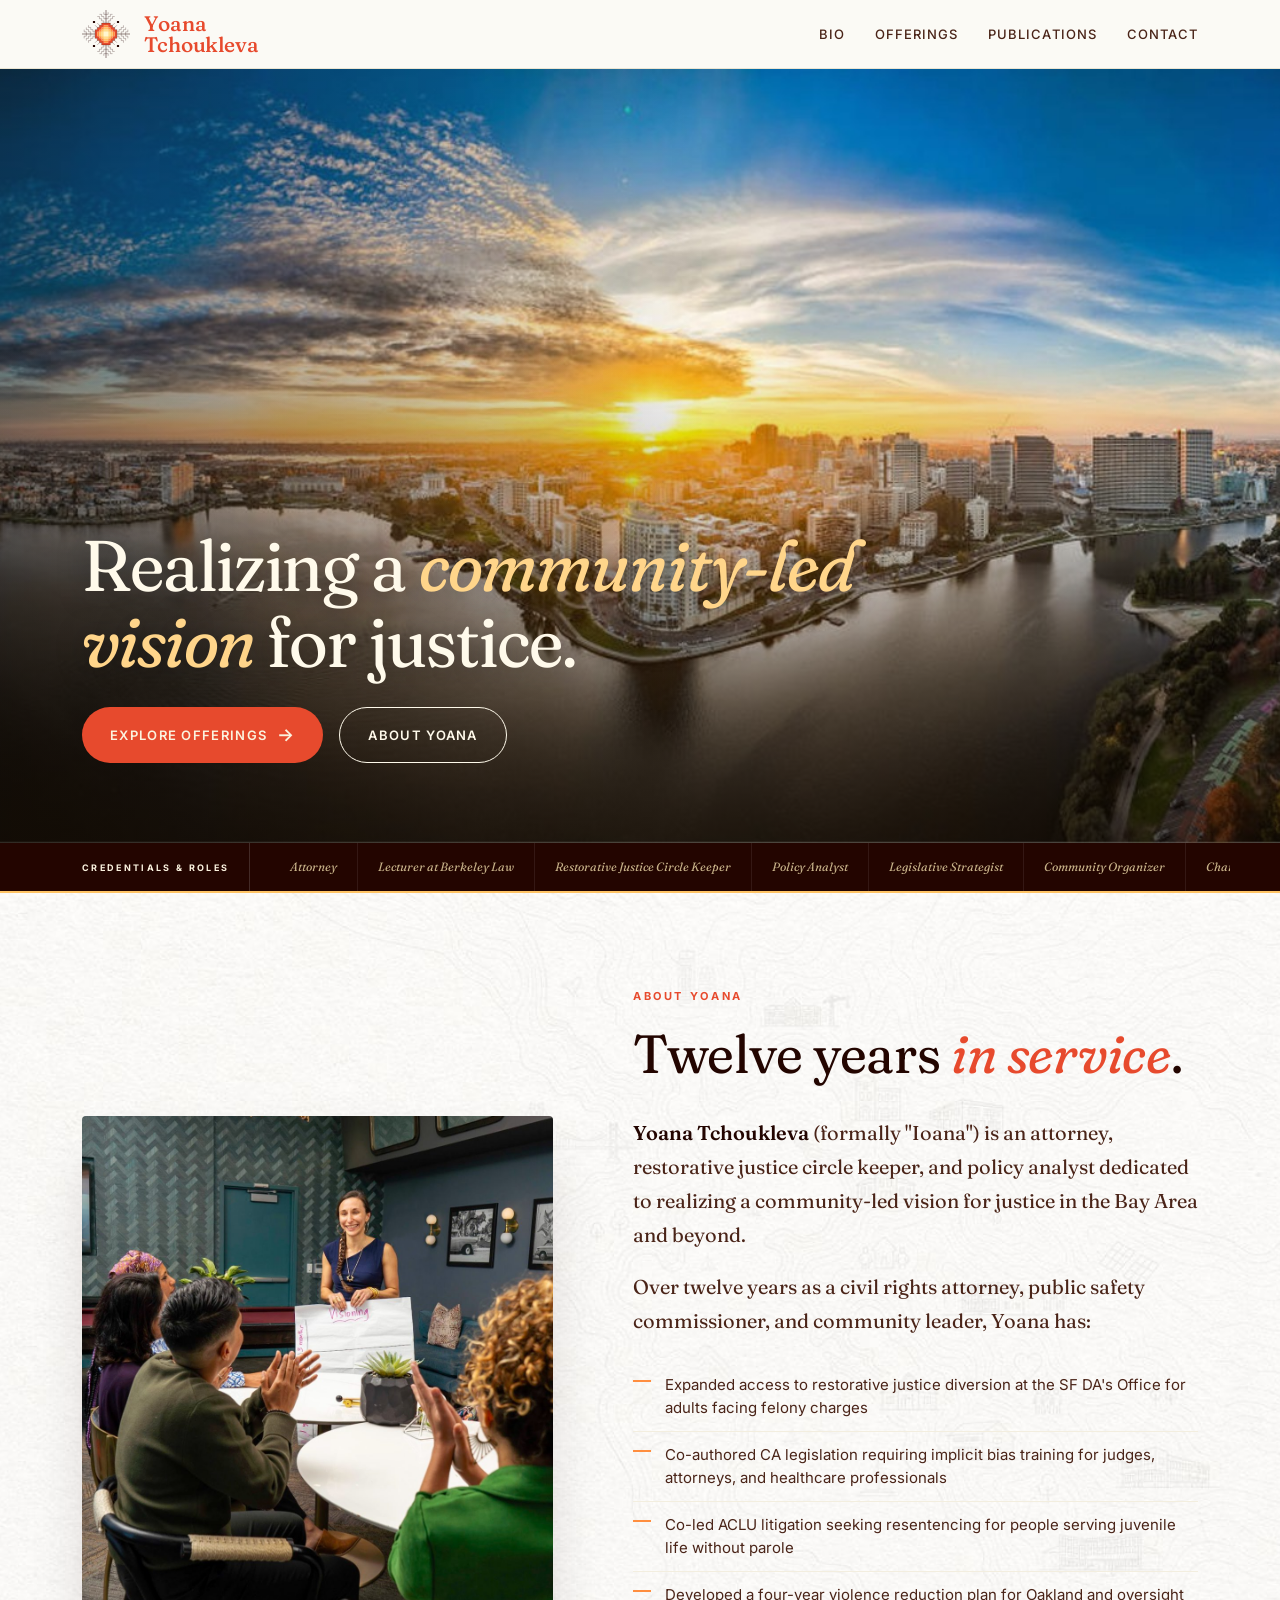
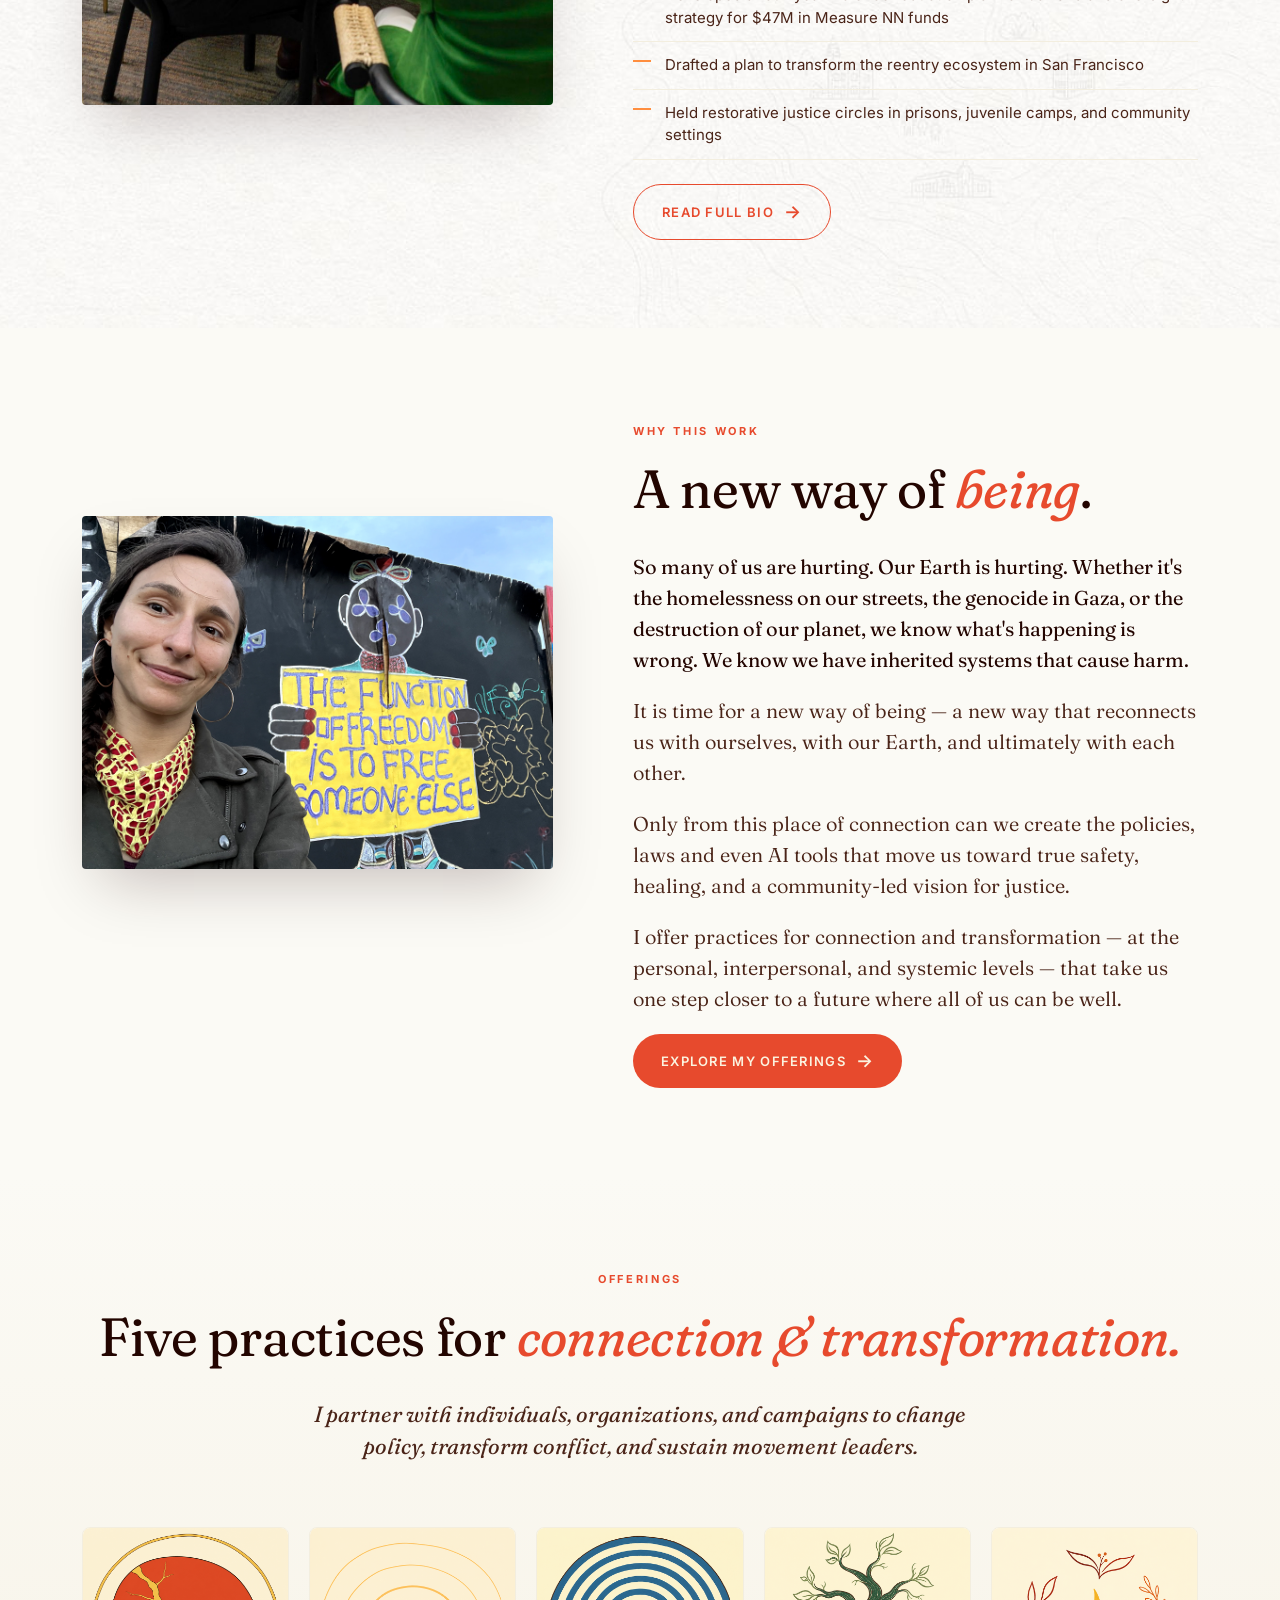
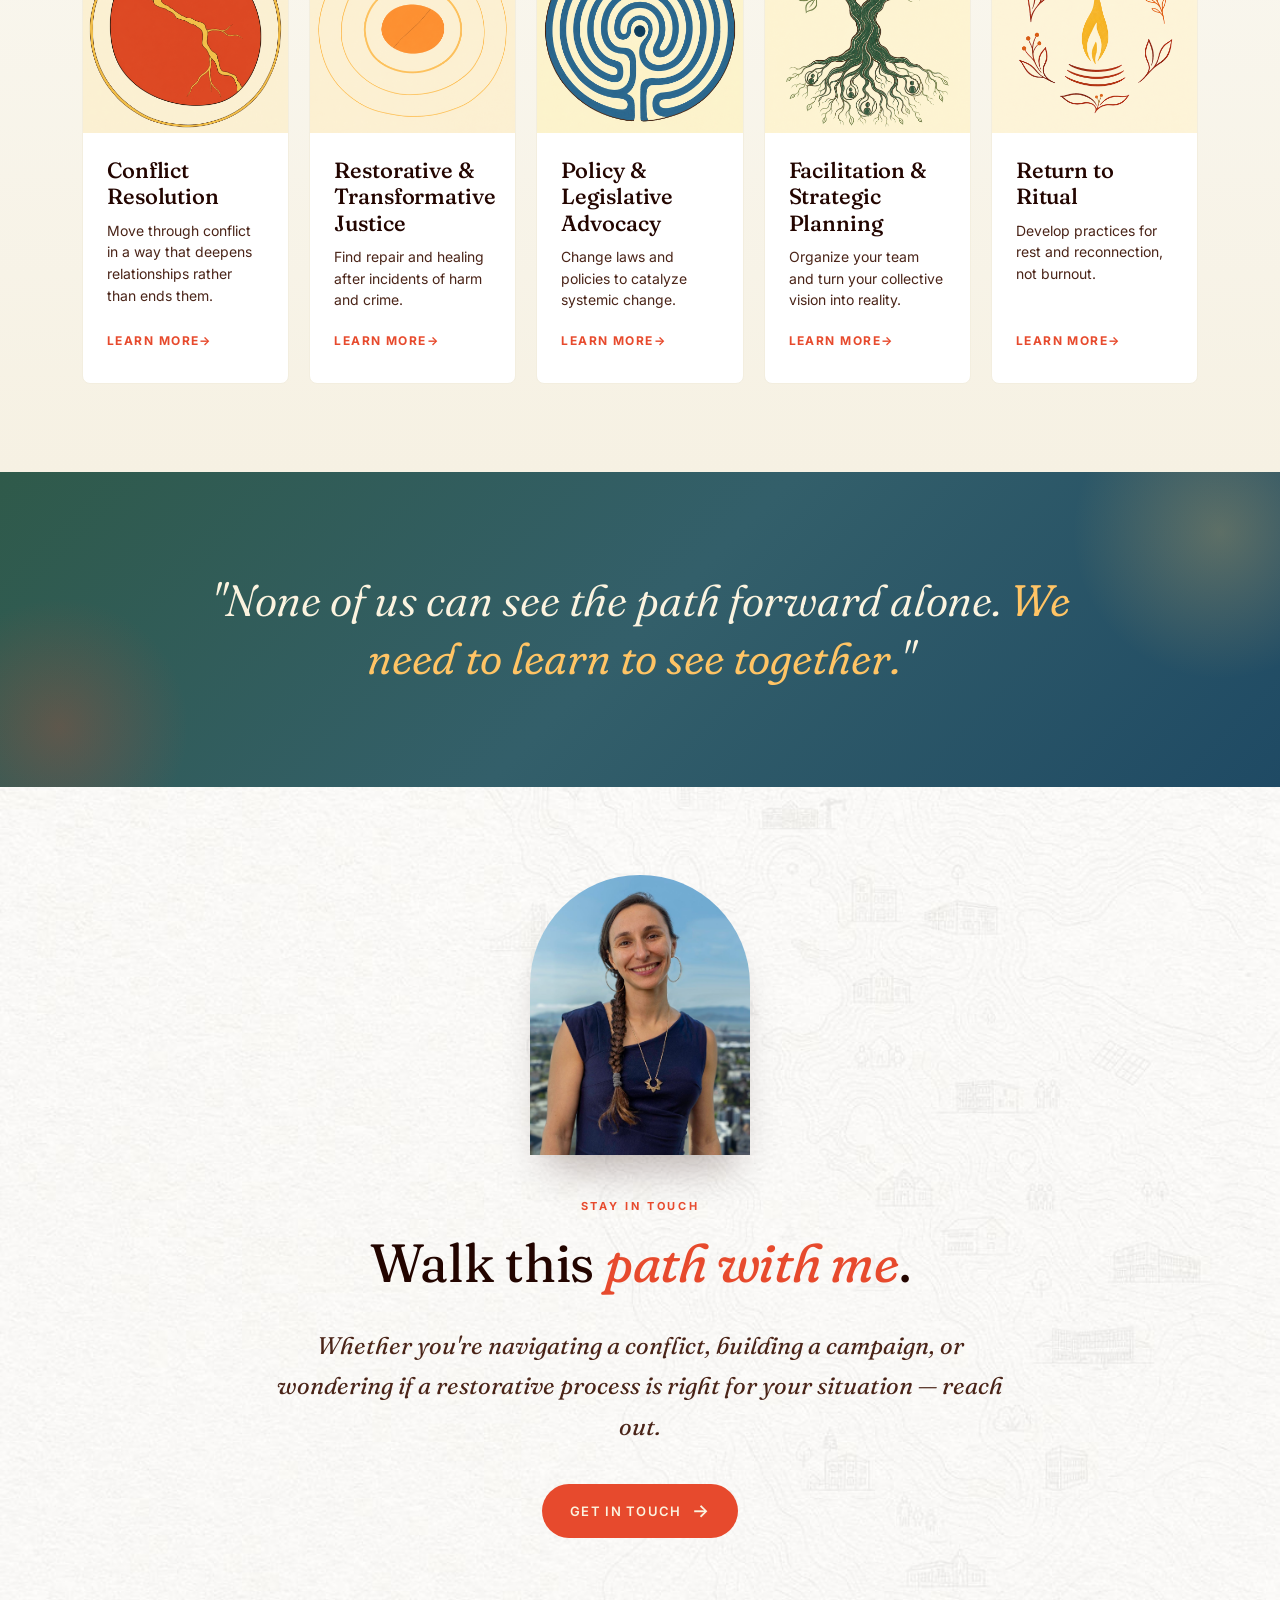
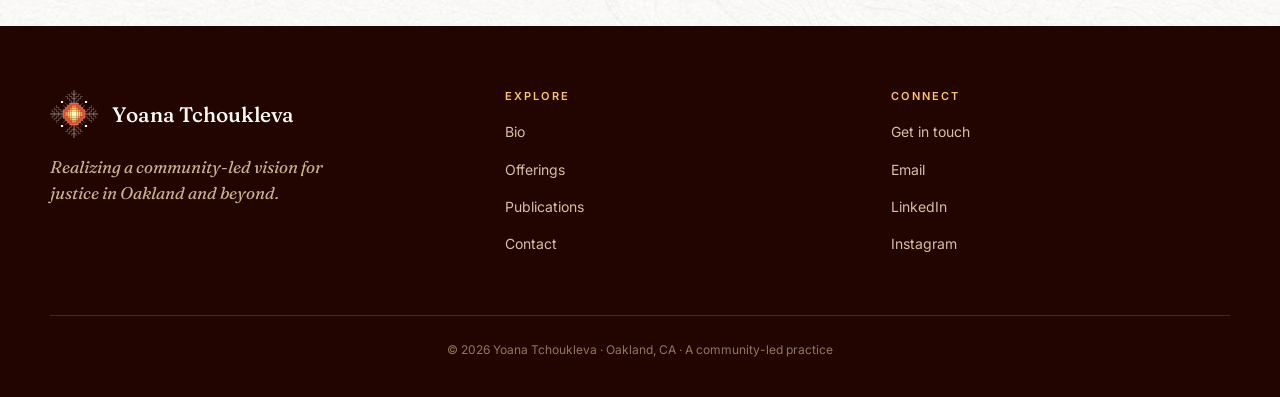
==== index.html @ 31d0d902 "Fix 'A new way of being' text size: remove overriding inline style (#23 follow-up) index.html had it" ====
<!DOCTYPE html>
<html lang="en">
<head>
<meta charset="UTF-8" />
<meta name="viewport" content="width=device-width, initial-scale=1.0" />
<title>Yoana Tchoukleva — Realizing a community-led vision for justice</title>
<link rel="preconnect" href="https://fonts.googleapis.com">
<link rel="preconnect" href="https://fonts.gstatic.com" crossorigin>
<link href="https://fonts.googleapis.com/css2?family=Fraunces:ital,opsz,wght,SOFT,WONK@0,9..144,300..700,0..100,0..1;1,9..144,300..700,0..100,0..1&family=Inter:wght@300;400;500;600;700&display=swap" rel="stylesheet">
<link rel="icon" type="image/svg+xml" href="logo-mark.svg">
<link rel="stylesheet" href="styles.css">
<style>
  /* ===== HOMEPAGE HERO — Oakland sunset over Lake Merritt ===== */
  .hero {
    position: relative;
    min-height: 86vh;
    display: flex; align-items: flex-end;
    overflow: hidden;
    background: #1a1208;
  }
  .hero-video-wrap {
    position: absolute; inset: 0;
    overflow: hidden;
    z-index: 0;
    background: url('assets/home-hero-image.jpg') center/cover no-repeat;
  }
  .hero-video-wrap iframe {
    position: absolute;
    top: 50%; left: 50%;
    transform: translate(-50%, -50%);
    width: 100vw;
    height: 56.25vw;
    min-height: 100%;
    min-width: 177.78vh;
    pointer-events: none;
    border: none;
    z-index: 1;
  }
  .hero-video-wrap::after {
    content: ""; position: absolute; inset: 0;
    background:
      linear-gradient(to top, rgba(20,12,4,0.7) 0%, rgba(20,12,4,0.2) 40%, transparent 65%),
      linear-gradient(to right, rgba(20,12,4,0.45) 0%, transparent 55%);
    pointer-events: none;
    z-index: 2;
  }

  .hero-content {
    position: relative; z-index: 2;
    padding: 0 32px 80px;
    max-width: 1180px; margin: 0 auto; width: 100%;
    color: #fffaeb;
  }

  .hero-eyebrow {
    font-size: 12px; letter-spacing: 0.22em; text-transform: uppercase;
    color: var(--sun); margin-bottom: 22px; font-weight: 700;
    display: inline-flex; align-items: center; gap: 12px;
  }
  .hero-eyebrow::before {
    content: ""; display: inline-block;
    width: 28px; height: 1px; background: var(--sun);
  }
  .hero h1 {
    font-family: 'Fraunces', serif;
    font-size: clamp(44px, 5.6vw, 78px);
    font-weight: 400;
    margin-bottom: 28px;
    color: #fffaeb;
    line-height: 1.05;
    letter-spacing: -0.015em;
    max-width: 920px;
    text-shadow: 0 2px 30px rgba(0,0,0,0.4);
  }
  .hero h1 em {
    font-style: italic;
    color: #ffd58a;
    font-variation-settings: "SOFT" 100, "WONK" 1;
  }
  .hero-roles {
    font-size: 14px;
    color: #f4e6cf;
    letter-spacing: 0.04em;
    margin-bottom: 32px;
    line-height: 1.7;
  }
  .hero-roles span {
    color: var(--sun);
    margin: 0 8px;
    font-weight: 600;
    opacity: 0.7;
  }
  .hero-quote {
    font-family: 'Fraunces', serif;
    font-style: italic;
    font-size: clamp(18px, 1.5vw, 21px);
    line-height: 1.45;
    color: #fffaeb;
    border-left: 3px solid var(--sun);
    padding-left: 20px;
    margin-bottom: 36px;
    max-width: 540px;
    text-shadow: 0 1px 20px rgba(0,0,0,0.3);
  }
  .hero-cta { display: flex; gap: 16px; flex-wrap: wrap; }
  .hero-cta .btn-outline {
    color: #fffaeb;
    border-color: #fffaeb;
  }
  .hero-cta .btn-outline:hover {
    background: #fffaeb;
    color: var(--ink);
  }

  /* ===== WHY ===== */
  .why { background: var(--bg); position: relative; overflow: hidden; }
  .why-grid {
    display: grid; grid-template-columns: 1fr 1.2fr; gap: 80px; align-items: start;
    position: relative; z-index: 1;
  }
  @media (max-width: 860px) {
    .why-grid { grid-template-columns: 1fr; gap: 32px; }
  }
  .why-photo {
    aspect-ratio: 4/3;
    background: url('assets/function-of-freedom.jpg') center/cover no-repeat;
    border-radius: 4px;
    box-shadow: 0 30px 60px -20px rgba(35,5,0,0.25);
    position: sticky; top: 100px;
  }
  @media (max-width: 860px) {
    .why-photo { position: static; }
  }
  .why p {
    font-family: 'Fraunces', serif;
    font-size: 20px; line-height: 1.55; color: var(--ink-soft);
    margin-bottom: 20px;
    font-weight: 350;
  }
  .why p:first-of-type {
    font-size: 20px; color: var(--ink); font-weight: 400;
  }

  /* ===== BIO ===== */
  .bio { background: url('assets/texture.jpg') center/cover, var(--bg-warm); }
  .bio-grid {
    display: grid; grid-template-columns: 1fr 1.2fr; gap: 80px; align-items: center;
  }
  @media (max-width: 860px) {
    .bio-grid { grid-template-columns: 1fr; gap: 48px; }
  }
  .bio-portrait {
    aspect-ratio: 4/5;
    border-radius: 4px;
    background: url('assets/yoana-facilitating-visioning.jpg') center/cover no-repeat;
    box-shadow: 0 30px 60px -20px rgba(35,5,0,0.25);
    position: relative;
    overflow: hidden;
  }
  .bio-text p { margin-bottom: 18px; color: var(--ink-soft); font-family: 'Fraunces', serif; font-size: 20px; }
  .bio-text p strong { color: var(--ink); font-weight: 600; }
  .identity-line {
    margin: 0 0 24px;
    font-family: 'Fraunces', serif;
    font-size: 16px;
    line-height: 1.6;
    color: var(--green-deep);
    border-left: 3px solid var(--sun);
    padding-left: 18px;
  }
  .credentials {
    display: flex; gap: 12px; flex-wrap: wrap;
    margin: 24px 0;
  }
  .credentials .pill {
    background: var(--bg-warm); color: var(--green-deep);
    border: 1px solid var(--green); border-radius: 999px;
    padding: 6px 14px; font-size: 12px; font-weight: 600;
    letter-spacing: 0.05em; text-transform: uppercase;
  }
  .bio-list { list-style: none; margin: 24px 0; padding: 0; }
  .bio-list li {
    padding: 12px 0 12px 32px;
    border-bottom: 1px solid var(--line-soft);
    position: relative;
    color: var(--ink-soft);
    font-size: 15px;
    line-height: 1.5;
  }
  .bio-list li::before {
    content: ""; position: absolute; left: 0; top: 18px;
    width: 18px; height: 2px; background: var(--sun-deep);
  }

  /* ===== OFFERINGS — condensed homepage cards ===== */
  .offerings { background: linear-gradient(180deg, var(--bg) 0%, var(--bg-warm) 100%); }
  .offerings-header { text-align: center; margin-bottom: 64px; }
  .offerings-header p {
    max-width: 700px; margin: 0 auto;
    font-family: 'Fraunces', serif;
    font-size: 22px; font-style: italic; color: var(--ink-soft);
    line-height: 1.45;
  }
  .offerings-grid {
    display: grid;
    grid-template-columns: repeat(auto-fit, minmax(200px, 1fr));
    gap: 20px;
  }
  .offering {
    background: #ffffff;
    border: 1px solid var(--line-soft);
    border-radius: 8px;
    padding: 0 24px 32px;
    overflow: hidden;
    transition: transform .25s, box-shadow .25s, border-color .25s;
    text-align: left;
    cursor: pointer;
    text-decoration: none !important;
    display: flex; flex-direction: column;
    color: var(--ink) !important;
  }
  .offering:hover {
    transform: translateY(-6px);
    box-shadow: 0 20px 40px -15px rgba(60,40,20,0.2);
    border-color: var(--red);
    color: var(--ink) !important;
  }
  .offering-icon {
    width: calc(100% + 48px);
    aspect-ratio: 1 / 1;
    height: auto;
    margin: 0 -24px 24px;
    display: block;
    object-fit: cover;
  }

  .offering h3 {
    font-family: 'Fraunces', serif;
    font-size: 22px;
    font-weight: 500;
    margin-bottom: 10px;
    color: var(--ink);
    line-height: 1.2;
  }
  .offering p {
    font-size: 14px; color: var(--ink-soft); line-height: 1.55;
    margin-bottom: 20px;
    flex-grow: 1;
  }
  .offering-cta {
    font-size: 12px; letter-spacing: 0.12em; text-transform: uppercase;
    color: var(--red); font-weight: 700;
    margin-top: auto;
  }
  .offering-cta::after { content: " →"; transition: transform .2s; display: inline-block; }
  .offering:hover .offering-cta::after { transform: translateX(4px); }

  /* ===== QUOTE BANNER (green→blue, "alive") ===== */
  .quote-banner {
    background: linear-gradient(135deg, var(--green-deep) 0%, #335f6a 50%, var(--bay-deep) 100%);
    color: #fbf3df;
    padding: 100px 32px;
    text-align: center;
    position: relative;
    overflow: hidden;
  }
  .quote-banner::before {
    content: ""; position: absolute;
    top: -100px; right: -100px; width: 320px; height: 320px;
    border-radius: 50%;
    background: radial-gradient(circle, rgba(255, 196, 101, 0.25) 0%, transparent 65%);
  }
  .quote-banner::after {
    content: ""; position: absolute;
    bottom: -80px; left: -80px; width: 280px; height: 280px;
    border-radius: 50%;
    background: radial-gradient(circle, rgba(231, 74, 45, 0.25) 0%, transparent 65%);
  }
  .quote-banner p {
    font-family: 'Fraunces', serif;
    font-size: clamp(28px, 3.6vw, 44px);
    font-weight: 350;
    font-style: italic;
    line-height: 1.3;
    max-width: 920px; margin: 0 auto;
    position: relative; z-index: 1;
  }
  .quote-banner p em { color: var(--sun); font-style: italic; font-variation-settings: "SOFT" 100; }
  .quote-banner .quote-attr {
    display: block;
    font-family: 'Inter', sans-serif;
    font-style: normal;
    font-size: 13px;
    letter-spacing: 0.18em;
    text-transform: uppercase;
    color: var(--sun);
    margin-top: 32px;
    font-weight: 500;
  }

  /* ===== CONTACT (homepage teaser) ===== */
  .contact-teaser {
    background: url('assets/texture.jpg') center/cover, var(--bg-warm);
    text-align: center;
  }
  .path-portrait {
    width: 220px;
    height: 280px;
    background: url('assets/yoana-portrait-skyline.jpg') center 20%/cover no-repeat;
    border-radius: 110px 110px 0 0;
    margin: 0 auto 36px;
    box-shadow: 0 28px 44px -18px rgba(35,5,0,0.32);
  }
  .contact-teaser .narrow p {
    font-family: 'Fraunces', serif;
    font-size: 24px; color: var(--ink-soft);
    margin-bottom: 36px;
    font-style: italic;
  }
  .signup {
    background: #ffffff;
    border: 1px solid var(--line);
    border-radius: 8px;
    padding: 40px;
    margin-top: 48px;
    max-width: 640px; margin-left: auto; margin-right: auto;
    text-align: center;
  }
  .signup h3 {
    font-family: 'Fraunces', serif;
    font-size: 28px; margin-bottom: 12px;
  }
  .signup p {
    font-size: 15px; color: var(--ink-soft);
    margin-bottom: 24px !important;
    font-style: normal !important;
    font-family: 'Inter', sans-serif !important;
  }
  .signup-form {
    display: flex; gap: 8px; max-width: 440px; margin: 0 auto;
    flex-wrap: wrap;
  }
  .signup-form input {
    flex: 1; min-width: 200px;
    background: var(--bg);
    border: 1px solid var(--line);
    border-radius: 999px;
    padding: 14px 20px;
    font-family: 'Inter', sans-serif; font-size: 14px;
    color: var(--ink);
  }
  .signup-form input:focus { outline: none; border-color: var(--sun-deep); }

  /* ===== CREDENTIALS STRIP ===== */
  .credentials-strip {
    background: var(--ink);
    border-bottom: 2px solid var(--sun);
    overflow: hidden;
  }
  .credentials-strip-inner {
    display: flex;
    align-items: stretch;
    max-width: 1180px;
    margin: 0 auto;
    padding: 0 32px;
    overflow-x: auto;
    scrollbar-width: none;
  }
  .credentials-strip-inner::-webkit-scrollbar { display: none; }
  .cs-label {
    font-size: 9px; letter-spacing: 0.26em; text-transform: uppercase;
    color: #fbf3df; font-weight: 700;
    padding: 14px 20px 14px 0;
    margin-right: 20px;
    border-right: 1px solid rgba(255,255,255,0.15);
    flex-shrink: 0;
    display: flex; align-items: center;
    white-space: nowrap;
  }
  .credentials-strip-inner > span:not(.cs-label) {
    font-size: 12px;
    font-family: 'Fraunces', serif;
    font-style: italic;
    color: #c8b389;
    padding: 14px 20px;
    border-right: 1px solid rgba(255,255,255,0.08);
    white-space: nowrap;
    flex-shrink: 0;
    display: flex; align-items: center;
  }
  .credentials-strip-inner > span:not(.cs-label):last-child { border-right: none; }
</style>
</head>
<body>

<!-- =================== NAV =================== -->
<nav class="nav">
  <div class="nav-inner">
    <a href="index.html" class="logo logo-full">
      <span class="logo-mark"><img src="logo-mark.svg" alt="" /></span>
      <span class="logo-name"><span>Yoana</span><span>Tchoukleva</span></span>
    </a>
    <ul class="nav-tabs">
      <li><a href="bio.html">Bio</a></li>
      <li><a href="offerings.html">Offerings</a></li>
      <li><a href="publications.html">Publications</a></li>
      <li><a href="contact.html">Contact</a></li>
    </ul>
  </div>
</nav>

<!-- =================== HERO =================== -->
<header class="hero">
  <div class="hero-video-wrap" aria-hidden="true"></div>
  <div class="hero-content">
    <h1>Realizing a <em>community-led vision</em> for justice.</h1>
    <div class="hero-cta">
      <a href="offerings.html" class="btn">Explore offerings <span class="btn-arrow">→</span></a>
      <a href="bio.html" class="btn btn-outline">About Yoana</a>
    </div>
  </div>
</header>

<!-- CREDENTIALS STRIP -->
<div class="credentials-strip">
  <div class="credentials-strip-inner">
    <span class="cs-label">Credentials &amp; Roles</span>
    <span>Attorney</span>
    <span>Lecturer at Berkeley Law</span>
    <span>Restorative Justice Circle Keeper</span>
    <span>Policy Analyst</span>
    <span>Legislative Strategist</span>
    <span>Community Organizer</span>
    <span>Change Maker</span>
    <span>Bridge Builder</span>
    <span>Mother</span>
    <span>J.D., Berkeley Law</span>
    <span>California Bar</span>
    <span>Commissioner, Oakland Public Safety Commission (OPSPOC)</span>
    <span>CA Democratic Party Delegate</span>
    <span>Bay Area Vice Chair · CA Dem Progressive Caucus</span>
    <span>Co-Chair · CA Democrats for Justice in Palestine</span>
  </div>
</div>

<!-- =================== BIO (SHORT) =================== -->
<section class="bio" id="bio">
  <div class="container">
    <div class="bio-grid">
      <div class="bio-portrait" aria-label="Photo of Yoana Tchoukleva facilitating"></div>
      <div class="bio-text">
        <div class="section-eyebrow">About Yoana</div>
        <h2 class="section-title">Twelve years <em>in service</em>.</h2>
        <p><strong>Yoana Tchoukleva</strong> (formally "Ioana") is an attorney, restorative justice circle keeper, and policy analyst dedicated to realizing a community-led vision for justice in the Bay Area and beyond.</p>
        <p>Over twelve years as a civil rights attorney, public safety commissioner, and community leader, Yoana has:</p>
        <ul class="bio-list">
          <li>Expanded access to restorative justice diversion at the SF DA's Office for adults facing felony charges</li>
          <li>Co-authored CA legislation requiring implicit bias training for judges, attorneys, and healthcare professionals</li>
          <li>Co-led ACLU litigation seeking resentencing for people serving juvenile life without parole</li>
          <li>Developed a four-year violence reduction plan for Oakland and oversight strategy for $47M in Measure NN funds</li>
          <li>Drafted a plan to transform the reentry ecosystem in San Francisco</li>
          <li>Held restorative justice circles in prisons, juvenile camps, and community settings</li>
        </ul>
        <a href="bio.html" class="btn btn-outline">Read full bio <span class="btn-arrow">→</span></a>
      </div>
    </div>
  </div>
</section>

<!-- =================== WHY THIS WORK =================== -->
<section class="why" id="why">
  <div class="container">
    <div class="why-grid">
      <div class="why-photo" aria-hidden="true"></div>
      <div>
        <div class="section-eyebrow">Why this work</div>
        <h2 class="section-title">A new way of <em>being</em>.</h2>
        <p>So many of us are hurting. Our Earth is hurting. Whether it's the homelessness on our streets, the genocide in Gaza, or the destruction of our planet, we know what's happening is wrong. We know we have inherited systems that cause harm.</p>
        <p>It is time for a new way of being — a new way that reconnects us with ourselves, with our Earth, and ultimately with each other.</p>
        <p>Only from this place of connection can we create the policies, laws and even AI tools that move us toward true safety, healing, and a community-led vision for justice.</p>
        <p>I offer practices for connection and transformation — at the personal, interpersonal, and systemic levels — that take us one step closer to a future where all of us can be well.</p>
        <a href="offerings.html" class="btn">Explore my offerings <span class="btn-arrow">→</span></a>
      </div>
    </div>
  </div>
</section>

<!-- =================== OFFERINGS (CONDENSED) =================== -->
<section class="offerings" id="offerings">
  <div class="container">
    <div class="offerings-header">
      <div class="section-eyebrow">Offerings</div>
      <h2 class="section-title">Five practices for <em>connection &amp; transformation.</em></h2>
      <p>I partner with individuals, organizations, and campaigns to change policy, transform conflict, and sustain movement leaders.</p>
    </div>

    <div class="offerings-grid">

      <a class="offering" href="offerings.html#conflict">
        <img class="offering-icon" src="assets/icons/01-conflict-resolution.png" alt="" />
        <h3>Conflict Resolution</h3>
        <p>Move through conflict in a way that deepens relationships rather than ends them.</p>
        <span class="offering-cta">Learn more</span>
      </a>

      <a class="offering" href="offerings.html#rj">
        <img class="offering-icon" src="assets/icons/02-restorative-justice.png" alt="" />
        <h3>Restorative &amp; Transformative Justice</h3>
        <p>Find repair and healing after incidents of harm and crime.</p>
        <span class="offering-cta">Learn more</span>
      </a>

      <a class="offering" href="offerings.html#policy">
        <img class="offering-icon" src="assets/icons/04-political-campaigning.png" alt="" />
        <h3>Policy &amp; Legislative Advocacy</h3>
        <p>Change laws and policies to catalyze systemic change.</p>
        <span class="offering-cta">Learn more</span>
      </a>

      <a class="offering" href="offerings.html#campaigns">
        <img class="offering-icon" src="assets/icons/03-policy-advocacy.png" alt="" />
        <h3>Facilitation &amp; Strategic Planning</h3>
        <p>Organize your team and turn your collective vision into reality.</p>
        <span class="offering-cta">Learn more</span>
      </a>

      <a class="offering" href="offerings.html#ritual">
        <img class="offering-icon" src="assets/icons/05-return-to-ritual.png" alt="" />
        <h3>Return to Ritual</h3>
        <p>Develop practices for rest and reconnection, not burnout.</p>
        <span class="offering-cta">Learn more</span>
      </a>

    </div>
  </div>
</section>

<!-- =================== QUOTE BANNER =================== -->
<section class="quote-banner">
  <p>"None of us can see the path forward alone. <em>We need to learn to see together.</em>"</p>
</section>

<!-- =================== CONTACT TEASER + NEWSLETTER =================== -->
<section class="contact-teaser" id="contact">
  <div class="container">
    <div class="narrow">
      <div class="path-portrait" aria-hidden="true"></div>
      <div class="section-eyebrow">Stay in touch</div>
      <h2 class="section-title">Walk this <em>path with me</em>.</h2>
      <p>Whether you're navigating a conflict, building a campaign, or wondering if a restorative process is right for your situation — reach out.</p>
      <a href="contact.html" class="btn">Get in touch <span class="btn-arrow">→</span></a>

    </div>
  </div>
</section>

<!-- =================== FOOTER =================== -->
<footer>
  <div class="footer-inner">
    <div>
      <a href="index.html" class="logo">
        <span class="logo-mark"><img src="logo-mark-light.svg" alt="" /></span>
        <span class="logo-name">Yoana Tchoukleva</span>
      </a>
      <p class="footer-blurb">Realizing a community-led vision for justice in Oakland and beyond.</p>
    </div>
    <div class="footer-col">
      <h4>Explore</h4>
      <ul>
        <li><a href="bio.html">Bio</a></li>
        <li><a href="offerings.html">Offerings</a></li>
        <li><a href="publications.html">Publications</a></li>
        <li><a href="contact.html">Contact</a></li>
      </ul>
    </div>
    <div class="footer-col">
      <h4>Connect</h4>
      <ul>
        <li><a href="contact.html">Get in touch</a></li>
        <li><a href="mailto:Yoana.Tchoukleva@gmail.com">Email</a></li>
        <li><a href="https://www.linkedin.com/in/ioanatchoukleva/" target="_blank" rel="noopener">LinkedIn</a></li>
        <li><a href="https://www.instagram.com/yoana.tch/" target="_blank" rel="noopener">Instagram</a></li>
      </ul>
    </div>
  </div>
  <div class="copyright">
    © <span class="cr-year">2026</span> Yoana Tchoukleva · Oakland, CA · A community-led practice
  </div>
</footer>

<script>document.querySelectorAll('.cr-year').forEach(function(el){el.textContent=new Date().getFullYear();});</script>

</body>
</html>
---- styles.css ----
/* ============================================================
   Yoana Tchoukleva — shared stylesheet (v2)
   Brighter palette · Fraunces headlines · community circle motif
   ============================================================ */

:root {
  /* === Pulled directly from Yoana Logo SVG === */
  --logo-cream:  #fff6cf;  /* innermost */
  --logo-pale:   #ffde8c;
  --logo-amber:  #ffc465;
  --logo-orange: #ff8e3f;
  --logo-red:    #e74a2d;  /* primary brand red — wordmark + frame */
  --logo-ink:    #230500;  /* deep brown-black */

  /* === Surfaces (off-white primary, textured paper as warm accent) === */
  --bg:        #fbfaf5;     /* off-white page background */
  --bg-card:   #ffffff;     /* pure white for cards */
  --bg-warm:   #f6f1e3;     /* paper tone behind texture */
  --bg-deep:   #ffe7b3;     /* deeper warm for highlights */

  /* === Ink === */
  --ink:       #230500;     /* deep brown-black from logo */
  --ink-soft:  #4a2418;     /* softer brown */
  --ink-mute:  #7a4a35;     /* muted warm brown */

  /* === Brights (logo) === */
  --sun:       #ffc465;     /* amber */
  --sun-deep:  #ff8e3f;     /* orange */
  --red:       #e74a2d;     /* vermillion — primary action */
  --red-deep:  #b83518;     /* darker red for hover */
  --gold:      #f4c656;     /* deeper gold (was too pale) */

  /* === Living accents — green & blue (Bay & hills) === */
  --green:      #6b8e5c;    /* hill green */
  --green-deep: #2f5a4a;    /* forest green */
  --bay:        #3e7393;    /* bay blue */
  --bay-deep:   #1f4a64;    /* deep bay */

  /* === Lines === */
  --line:      #ebe5d2;
  --line-soft: #f3eedf;
  --line-warm: #f4cc7d;
}

* { box-sizing: border-box; margin: 0; padding: 0; }
html { scroll-behavior: smooth; }

body {
  font-family: 'Inter', sans-serif;
  color: var(--ink);
  background: var(--bg);
  line-height: 1.7;
  font-weight: 400;
  -webkit-font-smoothing: antialiased;
}

h1, h2, h3, h4, .serif {
  font-family: 'Fraunces', serif;
  font-weight: 400;
  font-variation-settings: "SOFT" 50, "WONK" 0;
  letter-spacing: -0.005em;
  line-height: 1.12;
  color: var(--ink);
}

a { color: var(--red); text-decoration: none; transition: color .2s; }
a:hover { color: var(--red-deep); }

.container { max-width: 1180px; margin: 0 auto; padding: 0 32px; }
.narrow { max-width: 760px; margin: 0 auto; }

/* Footer logo uses cream — override for dark footer bg */
footer .logo .logo-name { color: var(--bg) !important; }

/* ============================================================
   NAV
   ============================================================ */
.nav {
  position: sticky; top: 0; z-index: 50;
  background: rgba(251, 250, 245, 0.94);
  backdrop-filter: blur(10px);
  border-bottom: 1px solid var(--line);
}
.nav-inner {
  display: flex; align-items: center; justify-content: space-between;
  padding: 10px 32px;
  max-width: 1180px; margin: 0 auto;
  min-height: 68px;
}
.logo {
  display: flex; align-items: center; gap: 14px;
  font-family: 'Fraunces', 'EB Garamond', serif;
  font-size: 21px; font-weight: 500; letter-spacing: -0.005em;
  color: var(--red) !important;
  line-height: 1.05;
  text-decoration: none !important;
  font-variation-settings: "SOFT" 50, "WONK" 0;
}
.logo:hover { color: var(--red-deep) !important; }
.logo-mark {
  width: 48px; height: 48px;
  display: inline-flex; align-items: center; justify-content: center;
  flex-shrink: 0;
}
.logo-mark img { width: 100%; height: 100%; display: block; }
.logo-name { white-space: nowrap; }
.logo-full .logo-name {
  display: flex; flex-direction: column; line-height: 1.0;
}
@media (max-width: 760px) {
  .logo { font-size: 18px; gap: 10px; }
  .logo-mark { width: 40px; height: 40px; }
  .logo-full .logo-name { display: none; }
}
.nav-tabs { display: flex; gap: 30px; list-style: none; }
.nav-tabs a {
  color: var(--ink-soft); font-size: 13px; font-weight: 500;
  letter-spacing: 0.08em; text-transform: uppercase;
  padding: 6px 0; border-bottom: 2px solid transparent;
  transition: color .2s, border-color .2s;
}
.nav-tabs a:hover { color: var(--red); border-bottom-color: var(--sun); }
.nav-tabs a.active { color: var(--red); border-bottom-color: var(--red); }
@media (max-width: 760px) {
  .nav-inner { flex-wrap: wrap; row-gap: 10px; min-height: 0; padding: 12px 20px; }
  .nav-tabs { flex: 1 1 100%; justify-content: center; flex-wrap: wrap; gap: 10px 18px; }
  .nav-tabs a { font-size: 11px; }
  .logo .logo-name { display: none; }
}

/* ============================================================
   BUTTONS
   ============================================================ */
.btn {
  display: inline-flex; align-items: center; gap: 10px;
  padding: 16px 28px;
  background: var(--red); color: #fbf3df;
  border: none; border-radius: 999px;
  font-family: 'Inter', sans-serif;
  font-size: 13px; letter-spacing: 0.1em; font-weight: 600;
  text-transform: uppercase;
  cursor: pointer;
  transition: background .2s, transform .2s, box-shadow .2s;
  text-decoration: none !important;
}
.btn:hover {
  background: var(--red-deep); color: #fbf3df;
  transform: translateY(-1px);
  box-shadow: 0 12px 24px -10px rgba(231, 74, 45, 0.4);
}
.btn-arrow { font-size: 18px; line-height: 1; transition: transform .2s; }
.btn:hover .btn-arrow { transform: translateX(3px); }

.btn-outline {
  background: transparent; color: var(--red);
  border: 1.5px solid var(--red);
}
.btn-outline:hover { background: var(--red); color: #fbf3df; }

.btn-sun { background: var(--sun-deep); color: var(--ink); }
.btn-sun:hover { background: var(--sun); color: var(--ink); box-shadow: 0 12px 24px -10px rgba(255, 142, 63, 0.5); }

/* ============================================================
   SECTIONS
   ============================================================ */
section { padding: 88px 0; }
.section-eyebrow {
  font-size: 11px; letter-spacing: 0.24em; text-transform: uppercase;
  color: var(--red); font-weight: 700; margin-bottom: 18px;
  display: inline-block;
}
.section-title {
  font-family: 'Fraunces', serif;
  font-size: clamp(34px, 4.2vw, 56px);
  margin-bottom: 32px;
  font-weight: 400;
}
.section-title em {
  font-style: italic;
  color: var(--red);
  font-variation-settings: "SOFT" 100;
}

.why p {
  font-family: 'Fraunces', serif;
  font-size: 20px;
}

/* ============================================================
   PAGE HEADER (for non-home pages)
   ============================================================ */
.page-header {
  background:
    linear-gradient(180deg, rgba(251,250,245,0) 60%, rgba(251,250,245,1) 100%),
    url('assets/texture.jpg') center/cover no-repeat,
    var(--bg-warm);
  padding: 64px 0 56px;
  border-bottom: 1px solid var(--line-soft);
  position: relative;
  overflow: hidden;
}
.page-header::before {
  content: ""; position: absolute;
  top: -100px; right: -100px; width: 320px; height: 320px;
  border-radius: 50%;
  background: radial-gradient(circle, rgba(255, 196, 101, 0.35) 0%, transparent 65%);
  pointer-events: none;
}
.page-header::after {
  content: ""; position: absolute;
  bottom: -60px; left: -60px; width: 220px; height: 220px;
  border-radius: 50%;
  background: radial-gradient(circle, rgba(255, 142, 63, 0.25) 0%, transparent 65%);
  pointer-events: none;
}
.page-header .container { position: relative; z-index: 1; }
.page-header h1 {
  font-size: clamp(48px, 6vw, 84px);
  margin-bottom: 20px;
}
.page-header h1 em { font-style: italic; color: var(--red); font-variation-settings: "SOFT" 100; }
.page-header .lede {
  font-family: 'Fraunces', serif;
  font-size: clamp(20px, 1.8vw, 24px);
  font-style: italic;
  color: var(--ink-soft);
  max-width: 700px;
  line-height: 1.4;
}

/* ============================================================
   FOOTER
   ============================================================ */
footer {
  background: var(--ink);
  color: #d4c19f;
  padding: 64px 32px 36px;
  margin-top: 0;
}
.footer-inner {
  display: grid;
  grid-template-columns: 1.2fr 1fr 1fr;
  gap: 48px;
  max-width: 1180px; margin: 0 auto;
}
@media (max-width: 720px) {
  .footer-inner { grid-template-columns: 1fr; gap: 32px; }
}
footer .logo { color: #fbf3df !important; margin-bottom: 16px; }
footer .footer-blurb {
  font-family: 'Fraunces', serif;
  font-style: italic;
  font-size: 17px;
  color: #c8b389;
  line-height: 1.5;
  max-width: 320px;
}
.footer-col h4 {
  font-family: 'Inter', sans-serif;
  font-size: 11px; letter-spacing: 0.2em; text-transform: uppercase;
  color: var(--sun); font-weight: 600; margin-bottom: 16px;
}
.footer-col ul { list-style: none; }
.footer-col li { margin-bottom: 10px; }
.footer-col a {
  color: #d4c19f; font-size: 14px;
}
.footer-col a:hover { color: var(--sun); }
.copyright {
  text-align: center; margin-top: 48px;
  font-size: 12px; color: #8d795a;
  border-top: 1px solid #3a2f1f;
  padding-top: 24px;
  max-width: 1180px;
  margin-left: auto; margin-right: auto;
}
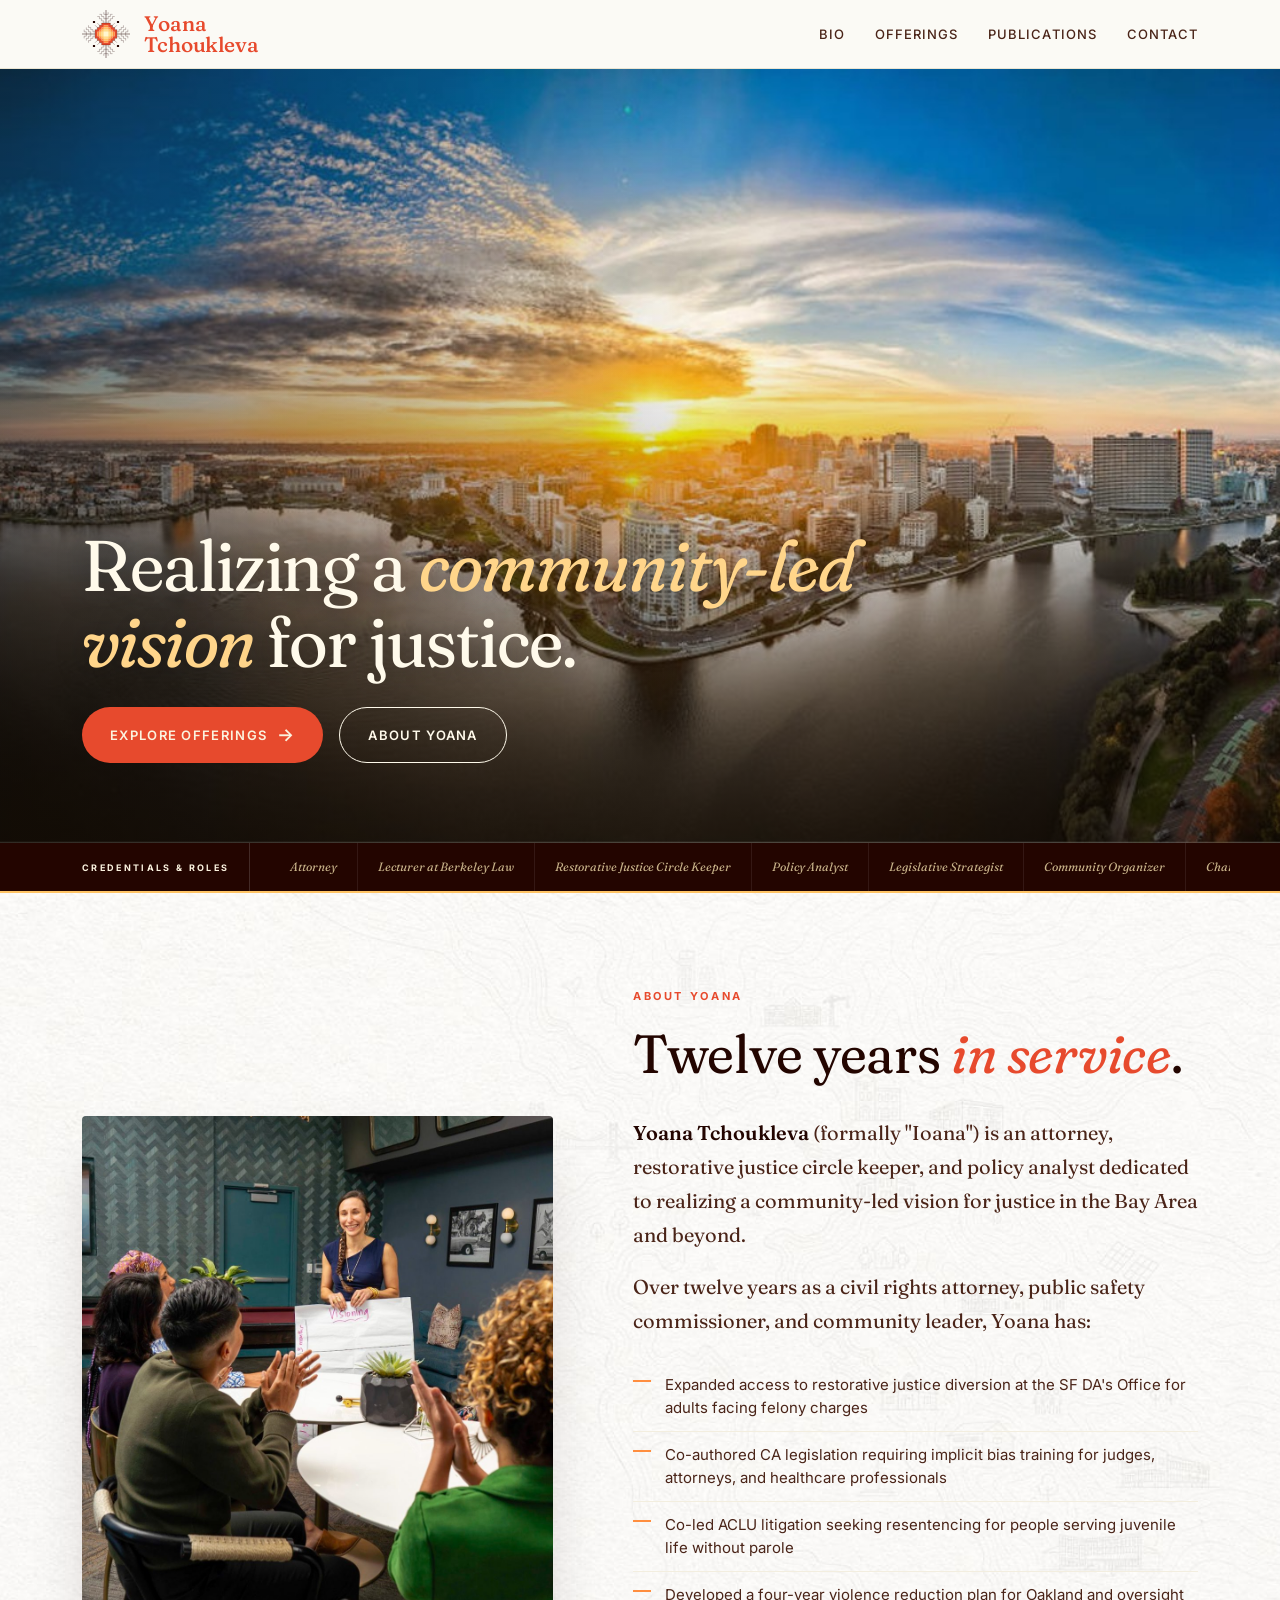
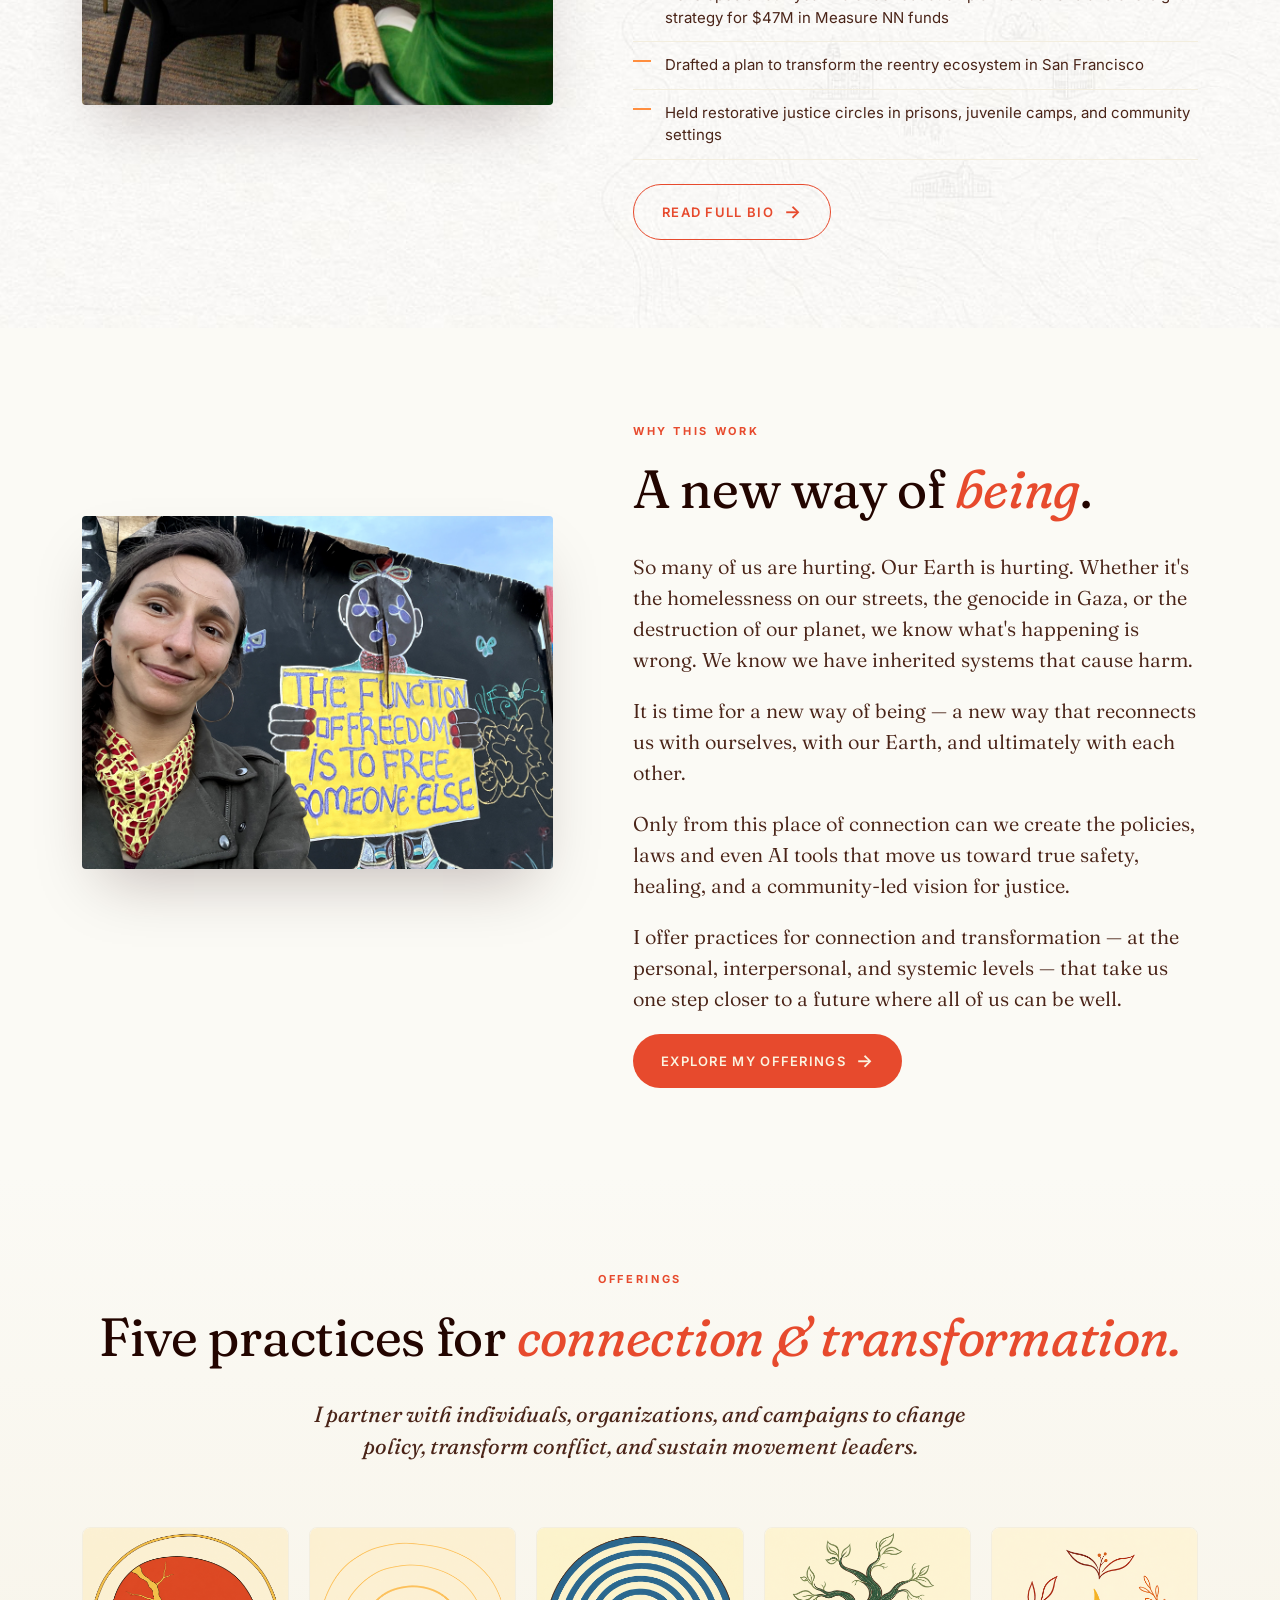
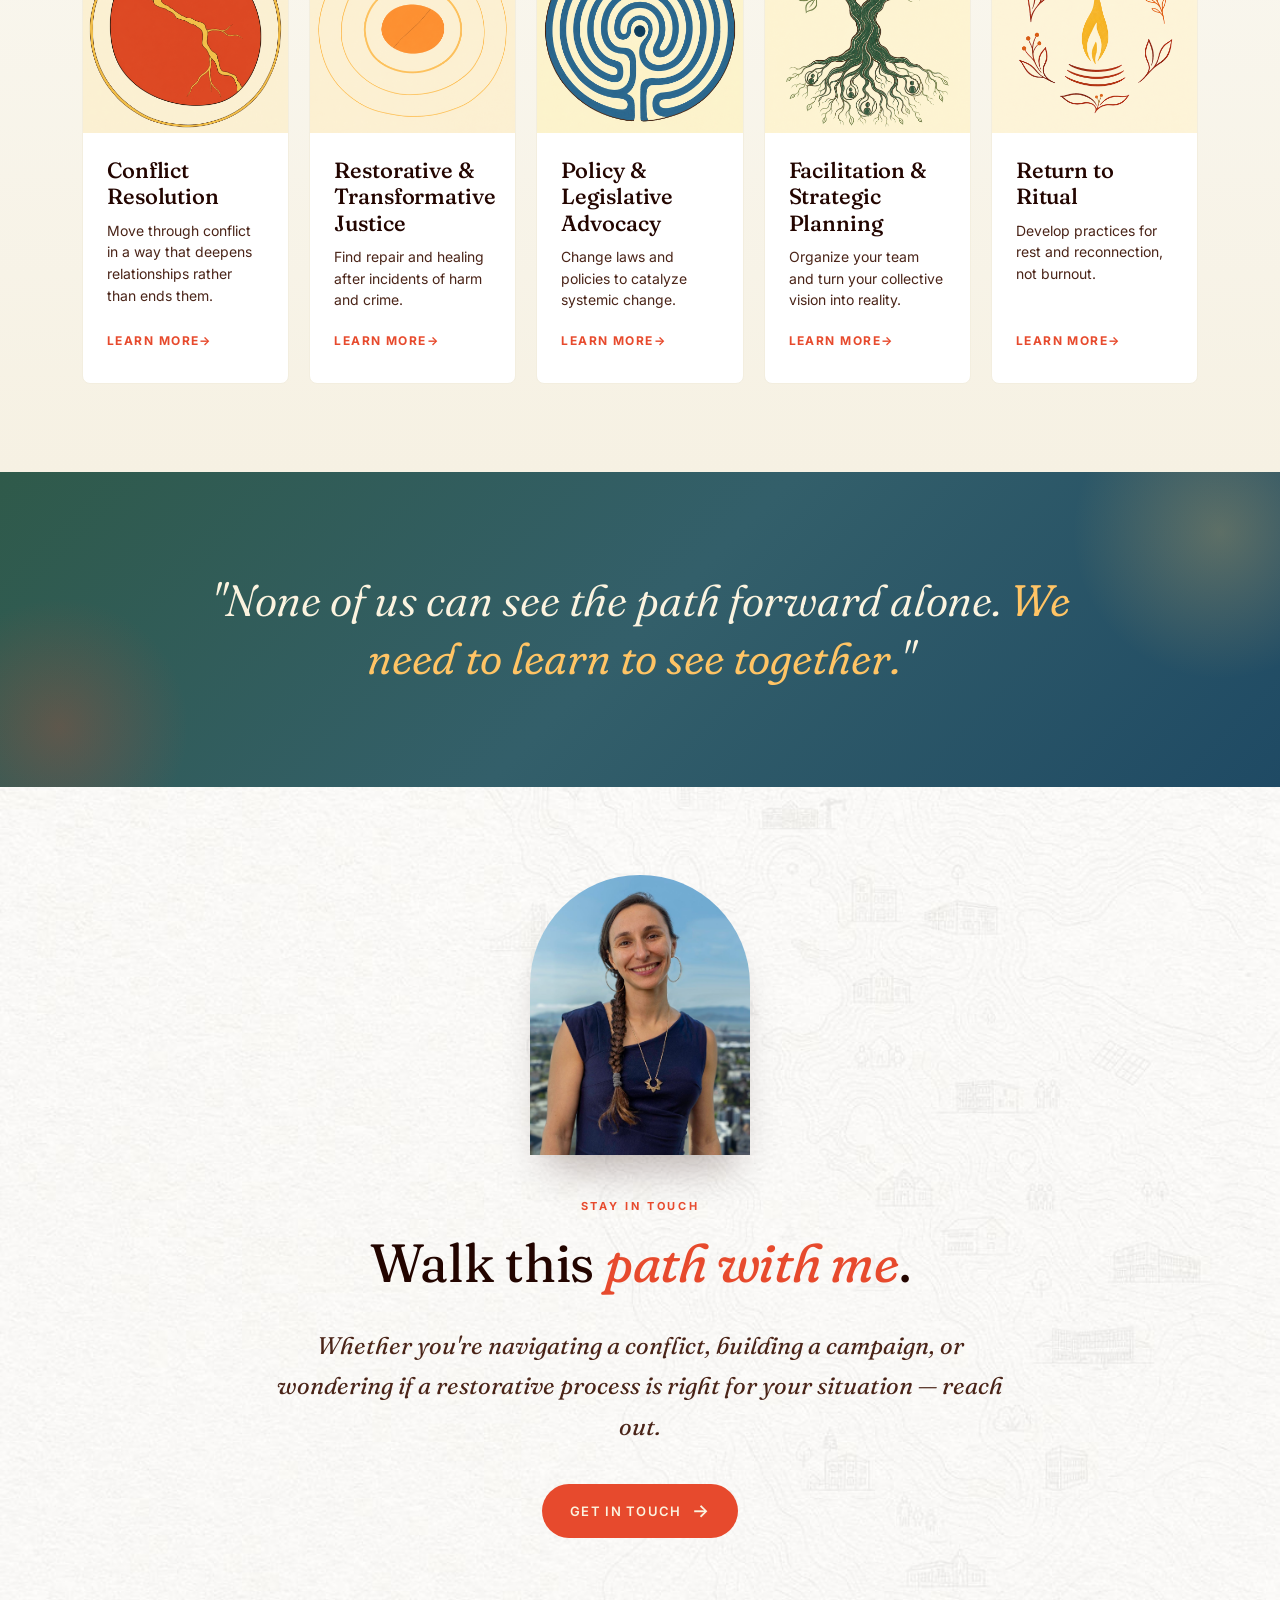
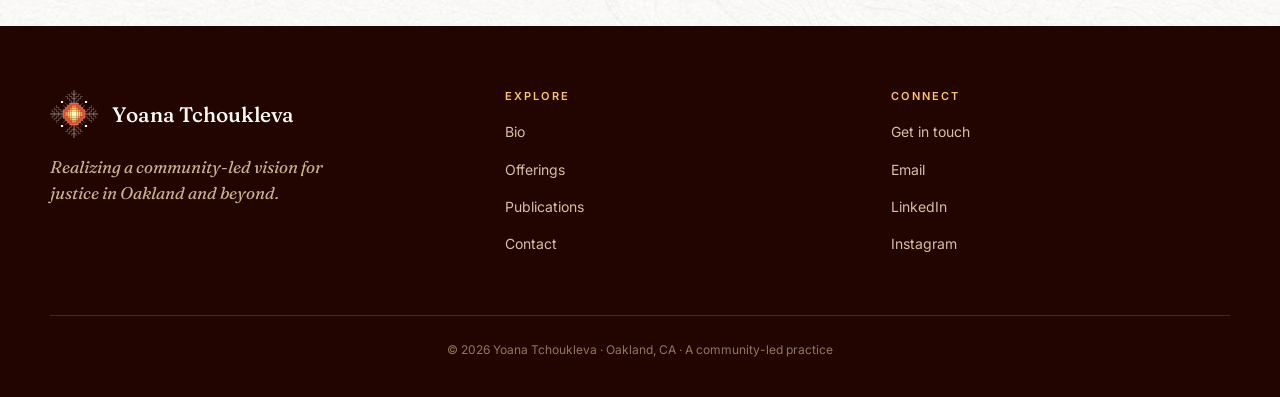
==== commit 97355459: "Remove bold styling from first paragraph in 'A new way of being' section The .why p:first-of-type ru" ====
--- a/index.html
+++ b/index.html
@@ -137,10 +137,6 @@
     margin-bottom: 20px;
     font-weight: 350;
   }
-  .why p:first-of-type {
-    font-size: 20px; color: var(--ink); font-weight: 400;
-  }
-
   /* ===== BIO ===== */
   .bio { background: url('assets/texture.jpg') center/cover, var(--bg-warm); }
   .bio-grid {
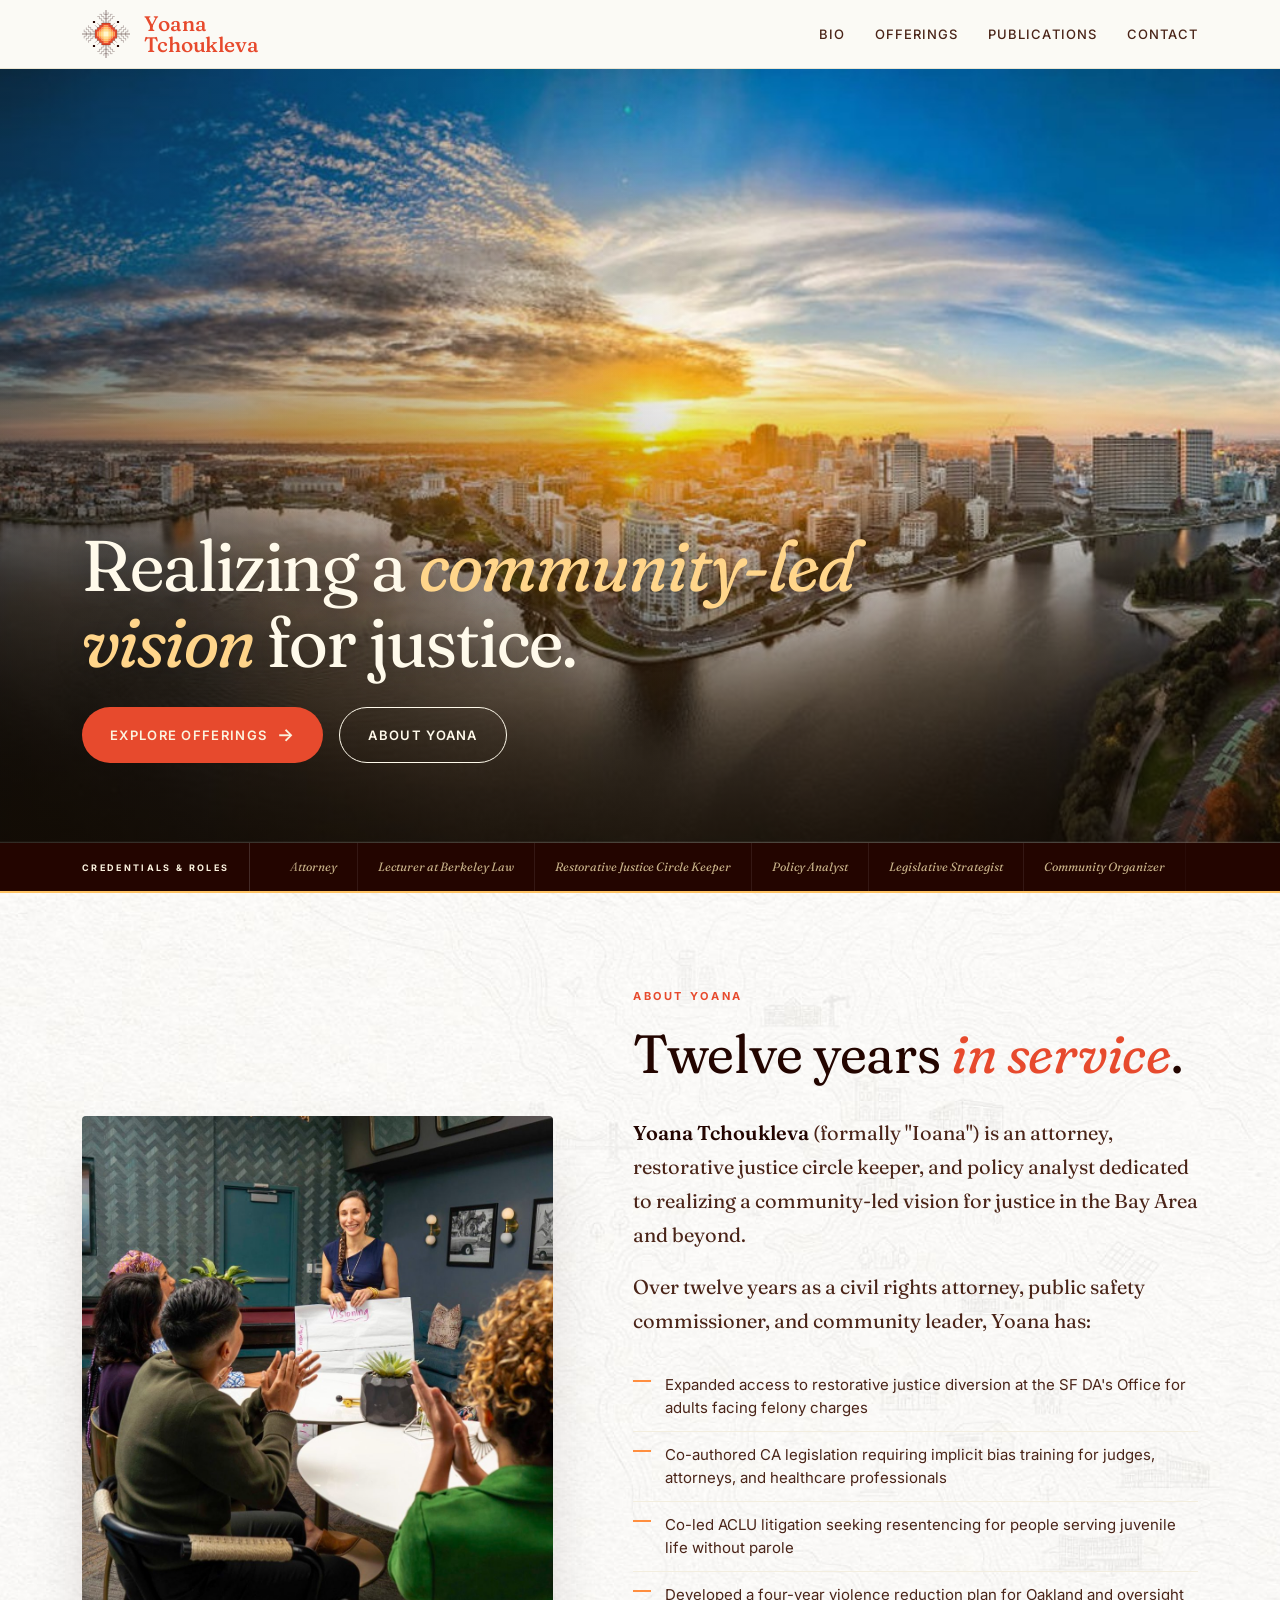
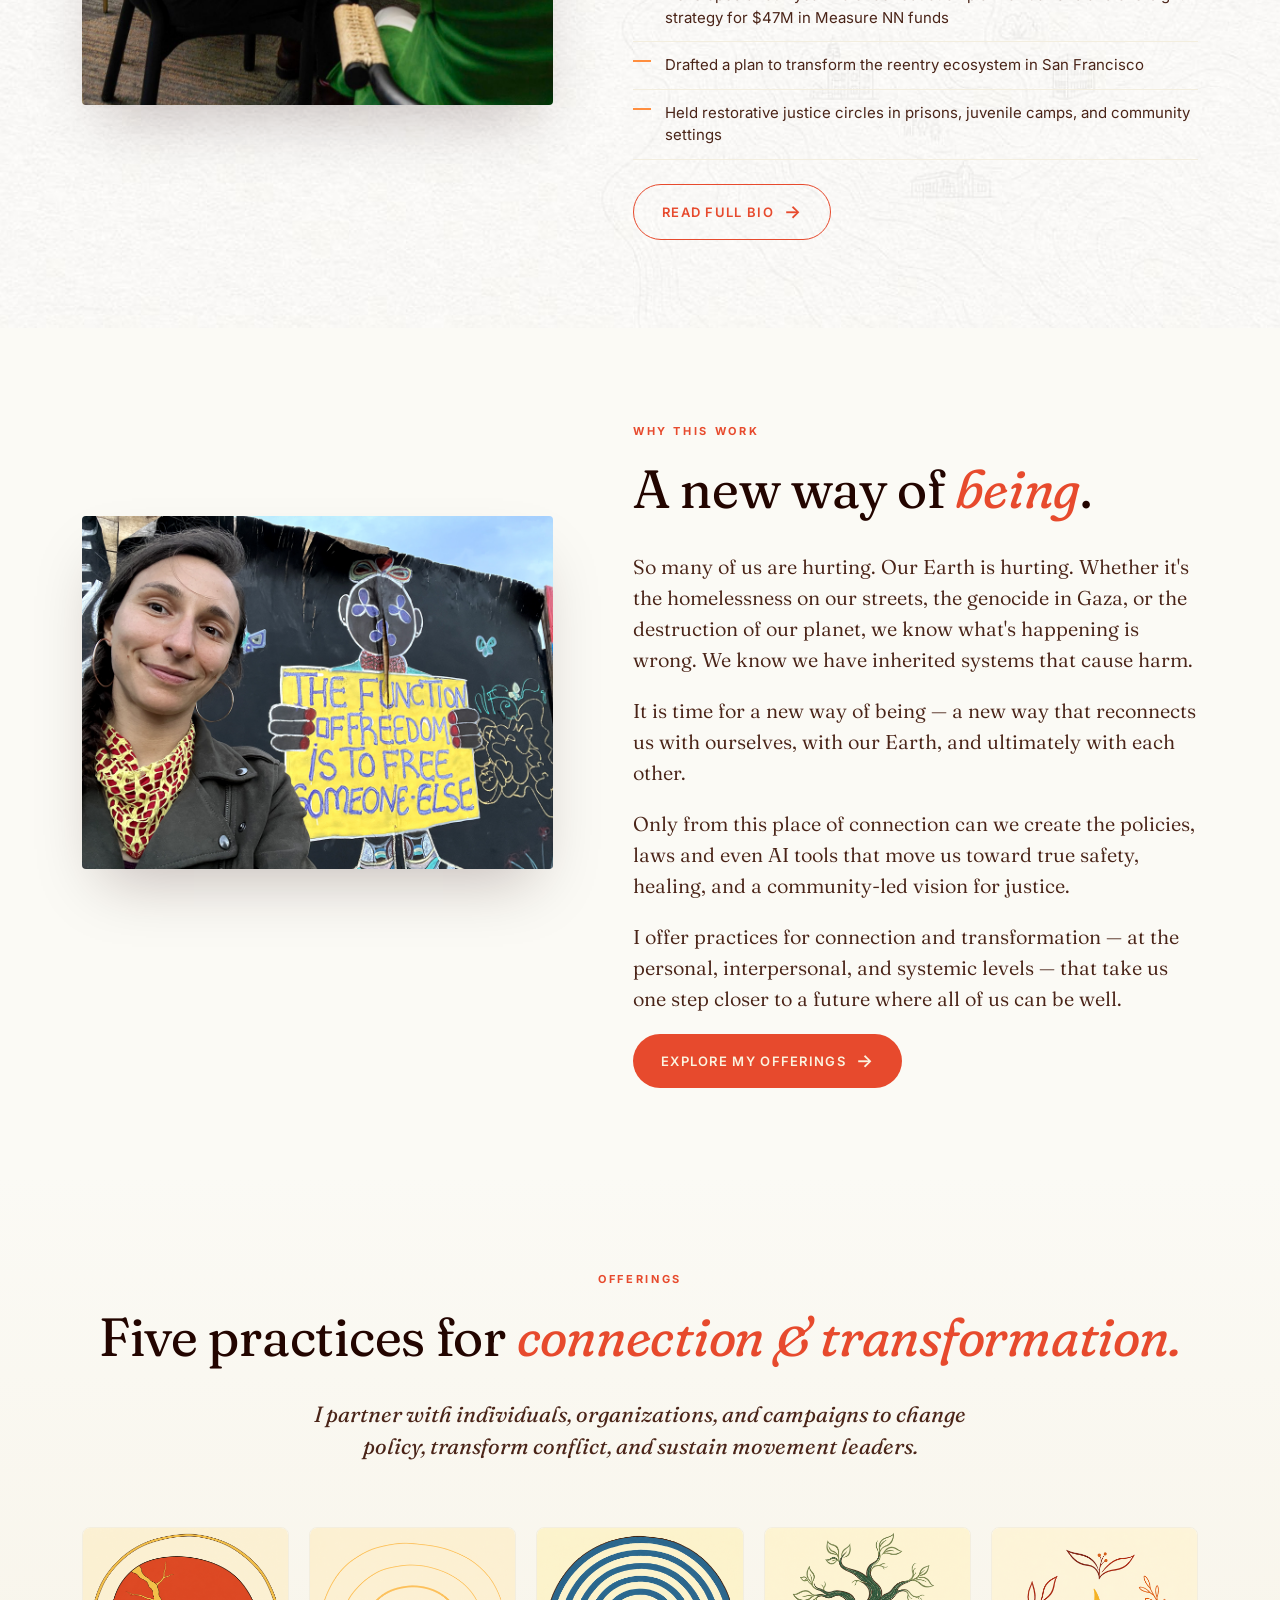
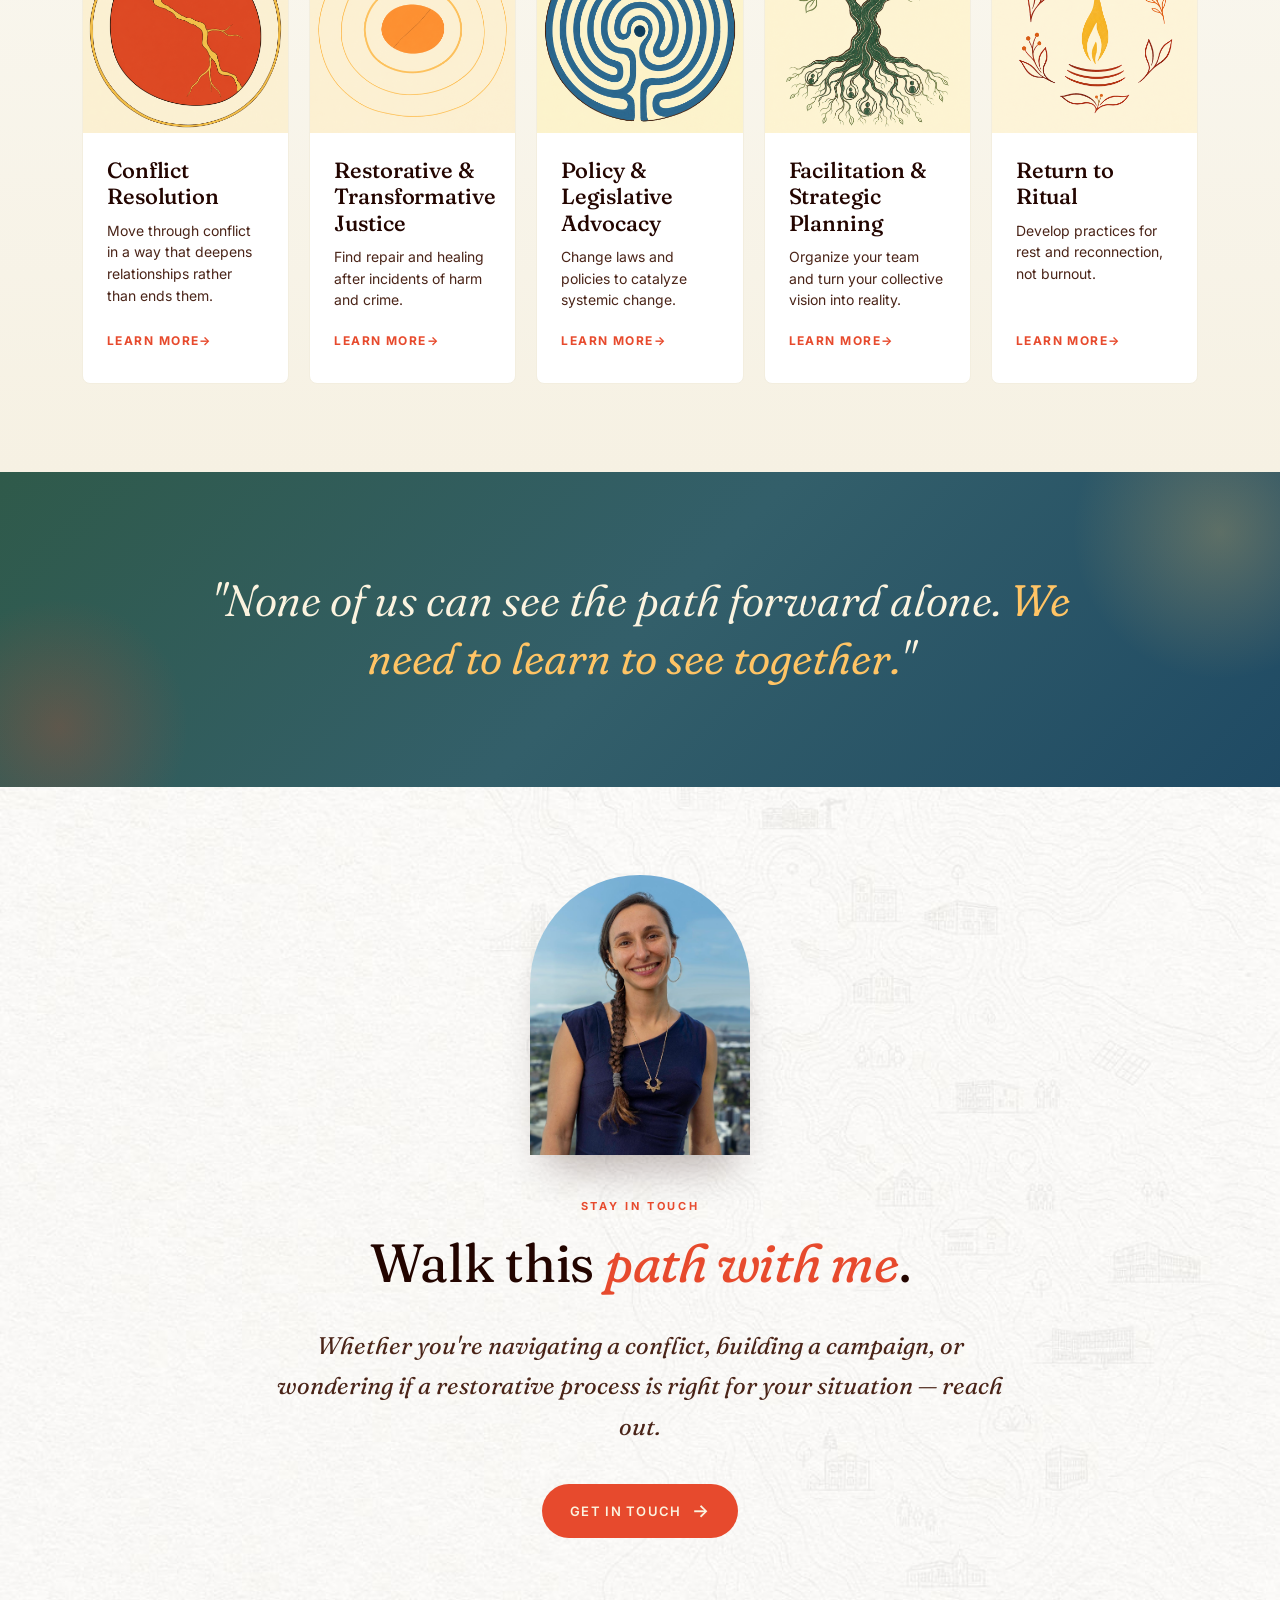
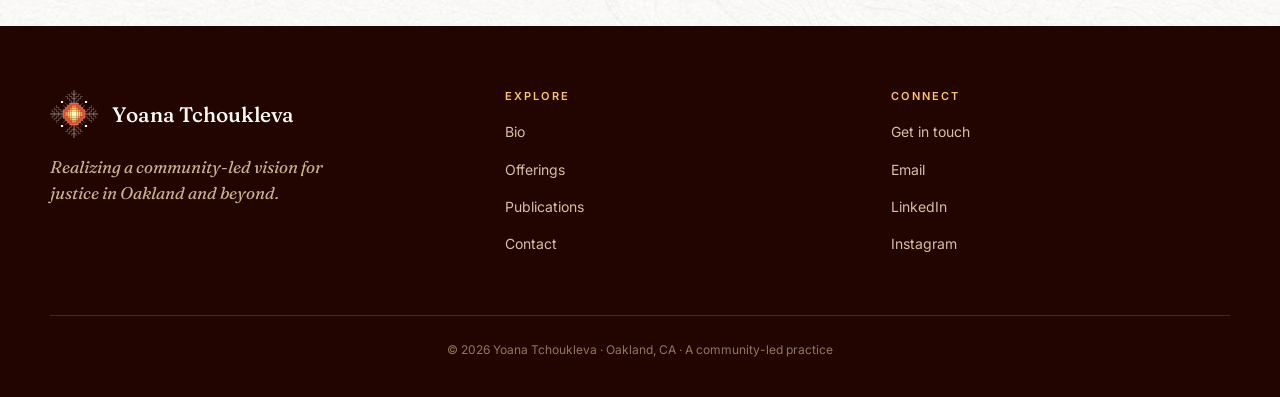
==== commit 752843ad: "Make home page credentials strip roll continuously The strip relied on hidden-scrollbar horizontal s" ====
--- a/index.html
+++ b/index.html
@@ -8,6 +8,16 @@
 <link rel="preconnect" href="https://fonts.gstatic.com" crossorigin>
 <link href="https://fonts.googleapis.com/css2?family=Fraunces:ital,opsz,wght,SOFT,WONK@0,9..144,300..700,0..100,0..1;1,9..144,300..700,0..100,0..1&family=Inter:wght@300;400;500;600;700&display=swap" rel="stylesheet">
 <link rel="icon" type="image/svg+xml" href="logo-mark.svg">
+<meta property="og:type" content="website" />
+<meta property="og:site_name" content="Yoana Tchoukleva" />
+<meta property="og:title" content="Yoana Tchoukleva — Realizing a community-led vision for justice" />
+<meta property="og:url" content="https://yoana.live/" />
+<meta property="og:image" content="https://yoana.live/assets/yoana-portrait-butterfly-book.jpg" />
+<meta property="og:image:width" content="1055" />
+<meta property="og:image:height" content="1600" />
+<meta property="og:image:alt" content="Portrait of Yoana Tchoukleva" />
+<meta name="twitter:card" content="summary_large_image" />
+<meta name="twitter:image" content="https://yoana.live/assets/yoana-portrait-butterfly-book.jpg" />
 <link rel="stylesheet" href="styles.css">
 <style>
   /* ===== HOMEPAGE HERO — Oakland sunset over Lake Merritt ===== */
@@ -359,10 +369,7 @@
     max-width: 1180px;
     margin: 0 auto;
     padding: 0 32px;
-    overflow-x: auto;
-    scrollbar-width: none;
-  }
-  .credentials-strip-inner::-webkit-scrollbar { display: none; }
+  }
   .cs-label {
     font-size: 9px; letter-spacing: 0.26em; text-transform: uppercase;
     color: #fbf3df; font-weight: 700;
@@ -373,7 +380,24 @@
     display: flex; align-items: center;
     white-space: nowrap;
   }
-  .credentials-strip-inner > span:not(.cs-label) {
+  .cs-viewport {
+    flex: 1;
+    min-width: 0;
+    overflow: hidden;
+    -webkit-mask-image: linear-gradient(to right, transparent, #000 32px, #000 calc(100% - 32px), transparent);
+            mask-image: linear-gradient(to right, transparent, #000 32px, #000 calc(100% - 32px), transparent);
+  }
+  .cs-track {
+    display: flex;
+    width: max-content;
+    animation: cs-roll 60s linear infinite;
+  }
+  .cs-viewport:hover .cs-track { animation-play-state: paused; }
+  @keyframes cs-roll {
+    from { transform: translateX(0); }
+    to   { transform: translateX(-50%); }
+  }
+  .cs-track > span {
     font-size: 12px;
     font-family: 'Fraunces', serif;
     font-style: italic;
@@ -384,7 +408,11 @@
     flex-shrink: 0;
     display: flex; align-items: center;
   }
-  .credentials-strip-inner > span:not(.cs-label):last-child { border-right: none; }
+  @media (prefers-reduced-motion: reduce) {
+    .cs-viewport { overflow-x: auto; scrollbar-width: none; }
+    .cs-viewport::-webkit-scrollbar { display: none; }
+    .cs-track { animation: none; }
+  }
 </style>
 </head>
 <body>
@@ -421,6 +449,8 @@
 <div class="credentials-strip">
   <div class="credentials-strip-inner">
     <span class="cs-label">Credentials &amp; Roles</span>
+    <div class="cs-viewport">
+    <div class="cs-track">
     <span>Attorney</span>
     <span>Lecturer at Berkeley Law</span>
     <span>Restorative Justice Circle Keeper</span>
@@ -436,6 +466,8 @@
     <span>CA Democratic Party Delegate</span>
     <span>Bay Area Vice Chair · CA Dem Progressive Caucus</span>
     <span>Co-Chair · CA Democrats for Justice in Palestine</span>
+    </div>
+    </div>
   </div>
 </div>
 
@@ -584,6 +616,16 @@
   </div>
 </footer>
 
+<script>
+// Credentials strip: duplicate the list once so the rolling animation loops seamlessly.
+document.querySelectorAll('.cs-track').forEach(function(track){
+  Array.prototype.slice.call(track.children).forEach(function(item){
+    var copy = item.cloneNode(true);
+    copy.setAttribute('aria-hidden', 'true');
+    track.appendChild(copy);
+  });
+});
+</script>
 <script>document.querySelectorAll('.cr-year').forEach(function(el){el.textContent=new Date().getFullYear();});</script>
 
 </body>
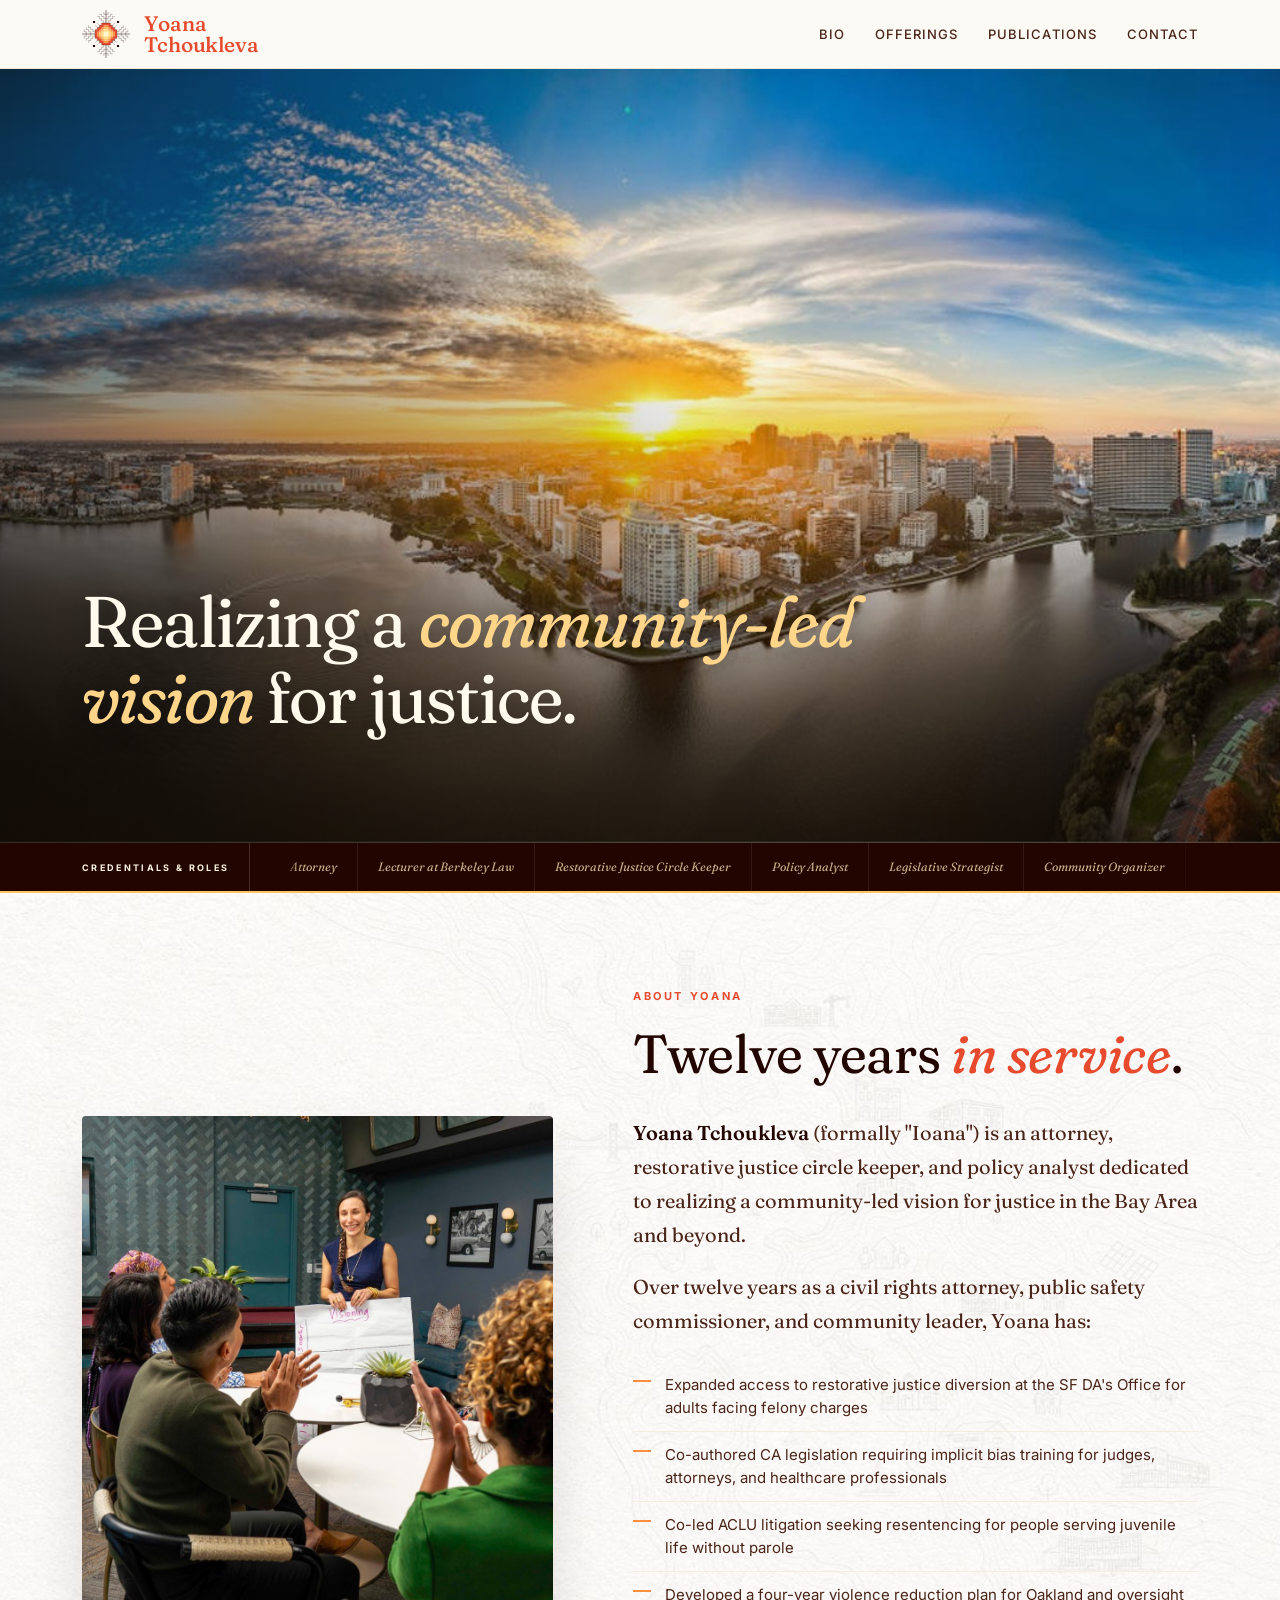
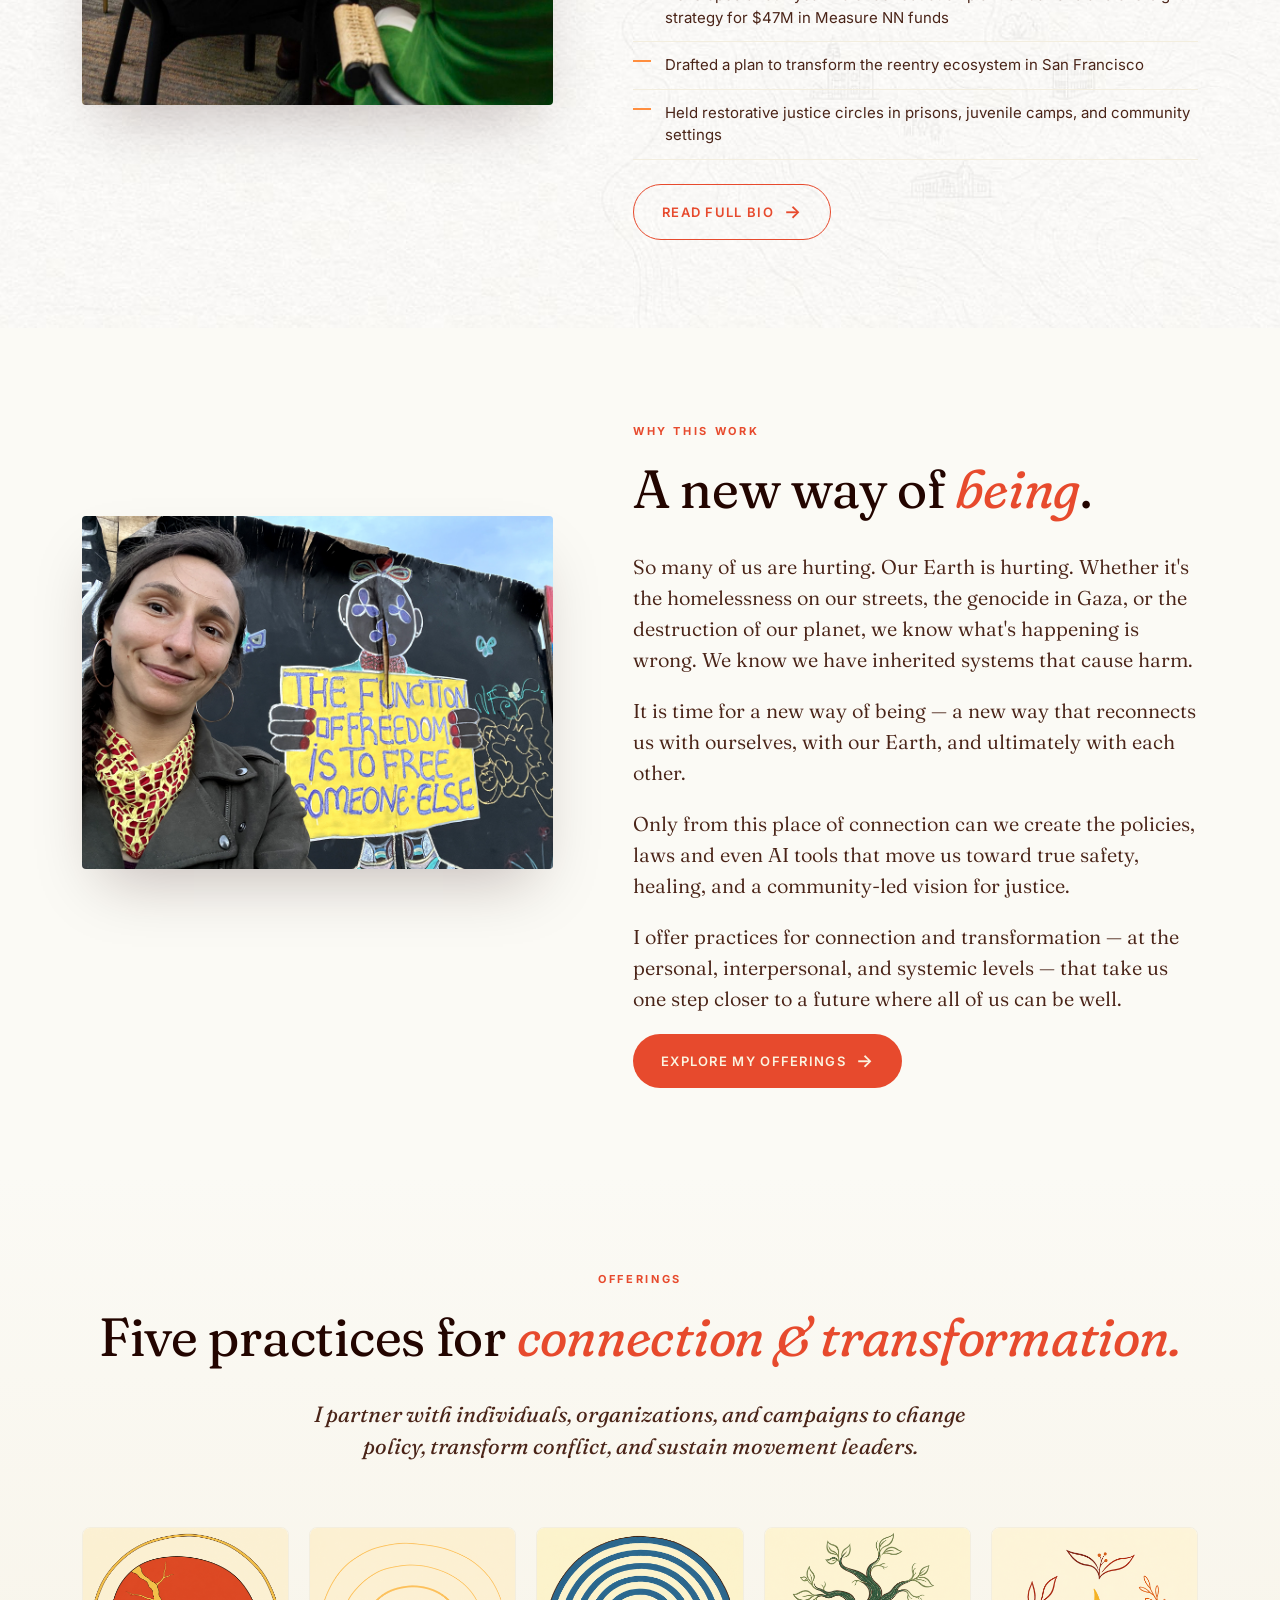
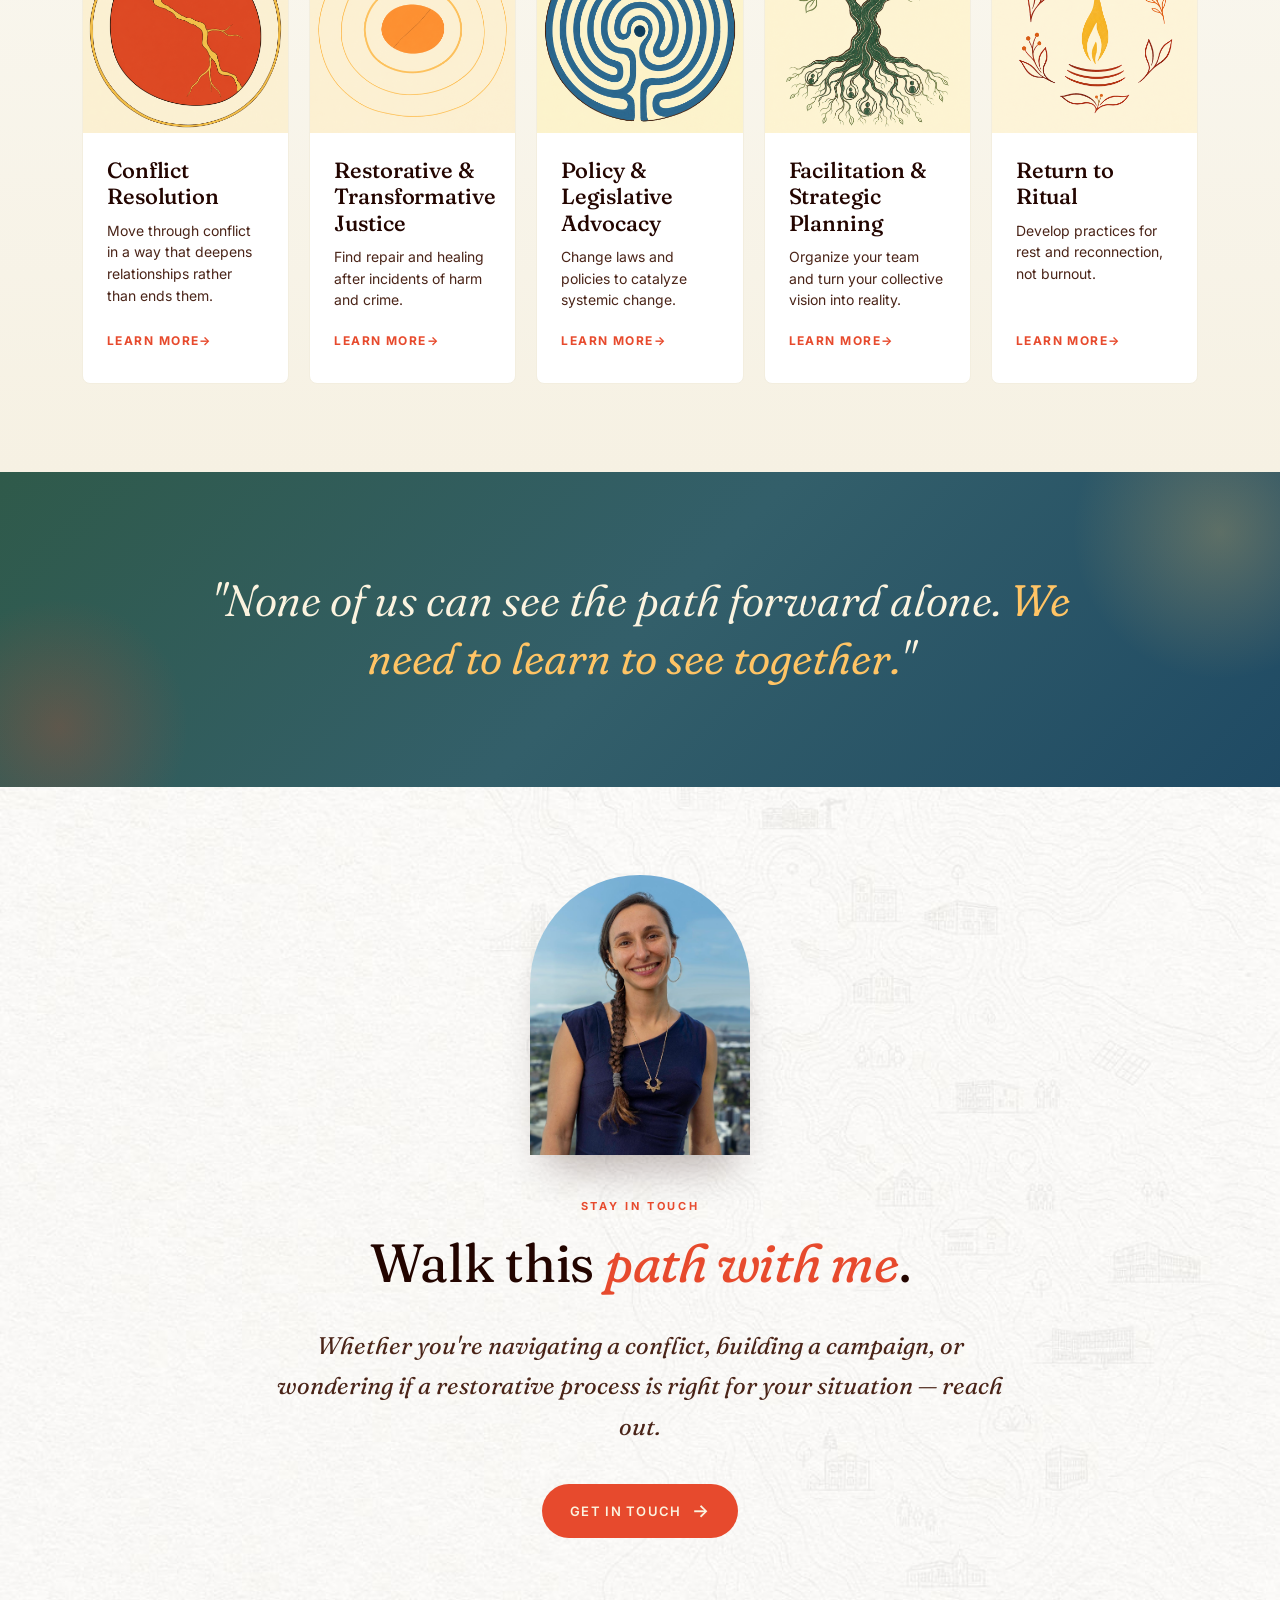
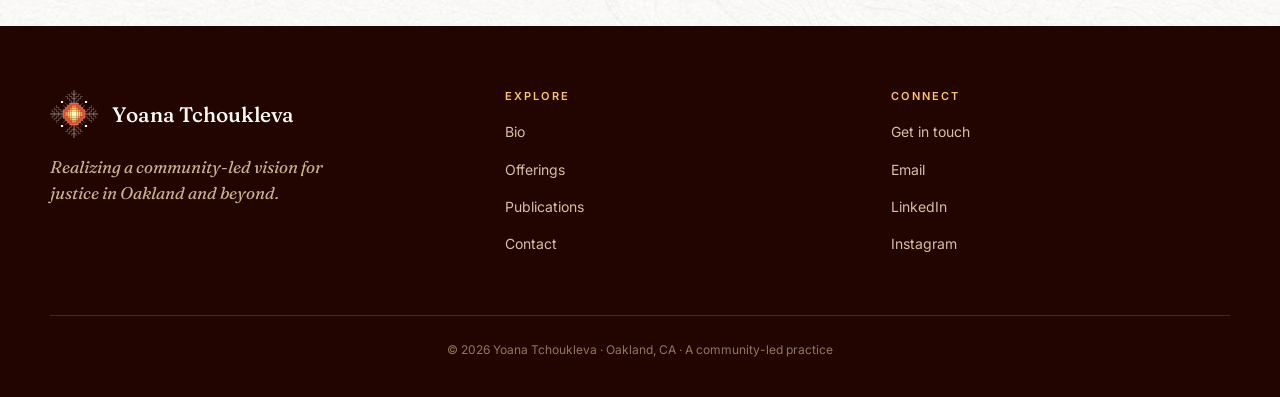
==== commit 71473e6b: "Remove hero call-to-action buttons from home page Co-Authored-By: Claude Opus 5.5 <noreply@anthropic" ====
--- a/index.html
+++ b/index.html
@@ -112,15 +112,6 @@
     max-width: 540px;
     text-shadow: 0 1px 20px rgba(0,0,0,0.3);
   }
-  .hero-cta { display: flex; gap: 16px; flex-wrap: wrap; }
-  .hero-cta .btn-outline {
-    color: #fffaeb;
-    border-color: #fffaeb;
-  }
-  .hero-cta .btn-outline:hover {
-    background: #fffaeb;
-    color: var(--ink);
-  }
 
   /* ===== WHY ===== */
   .why { background: var(--bg); position: relative; overflow: hidden; }
@@ -438,10 +429,6 @@
   <div class="hero-video-wrap" aria-hidden="true"></div>
   <div class="hero-content">
     <h1>Realizing a <em>community-led vision</em> for justice.</h1>
-    <div class="hero-cta">
-      <a href="offerings.html" class="btn">Explore offerings <span class="btn-arrow">→</span></a>
-      <a href="bio.html" class="btn btn-outline">About Yoana</a>
-    </div>
   </div>
 </header>
 
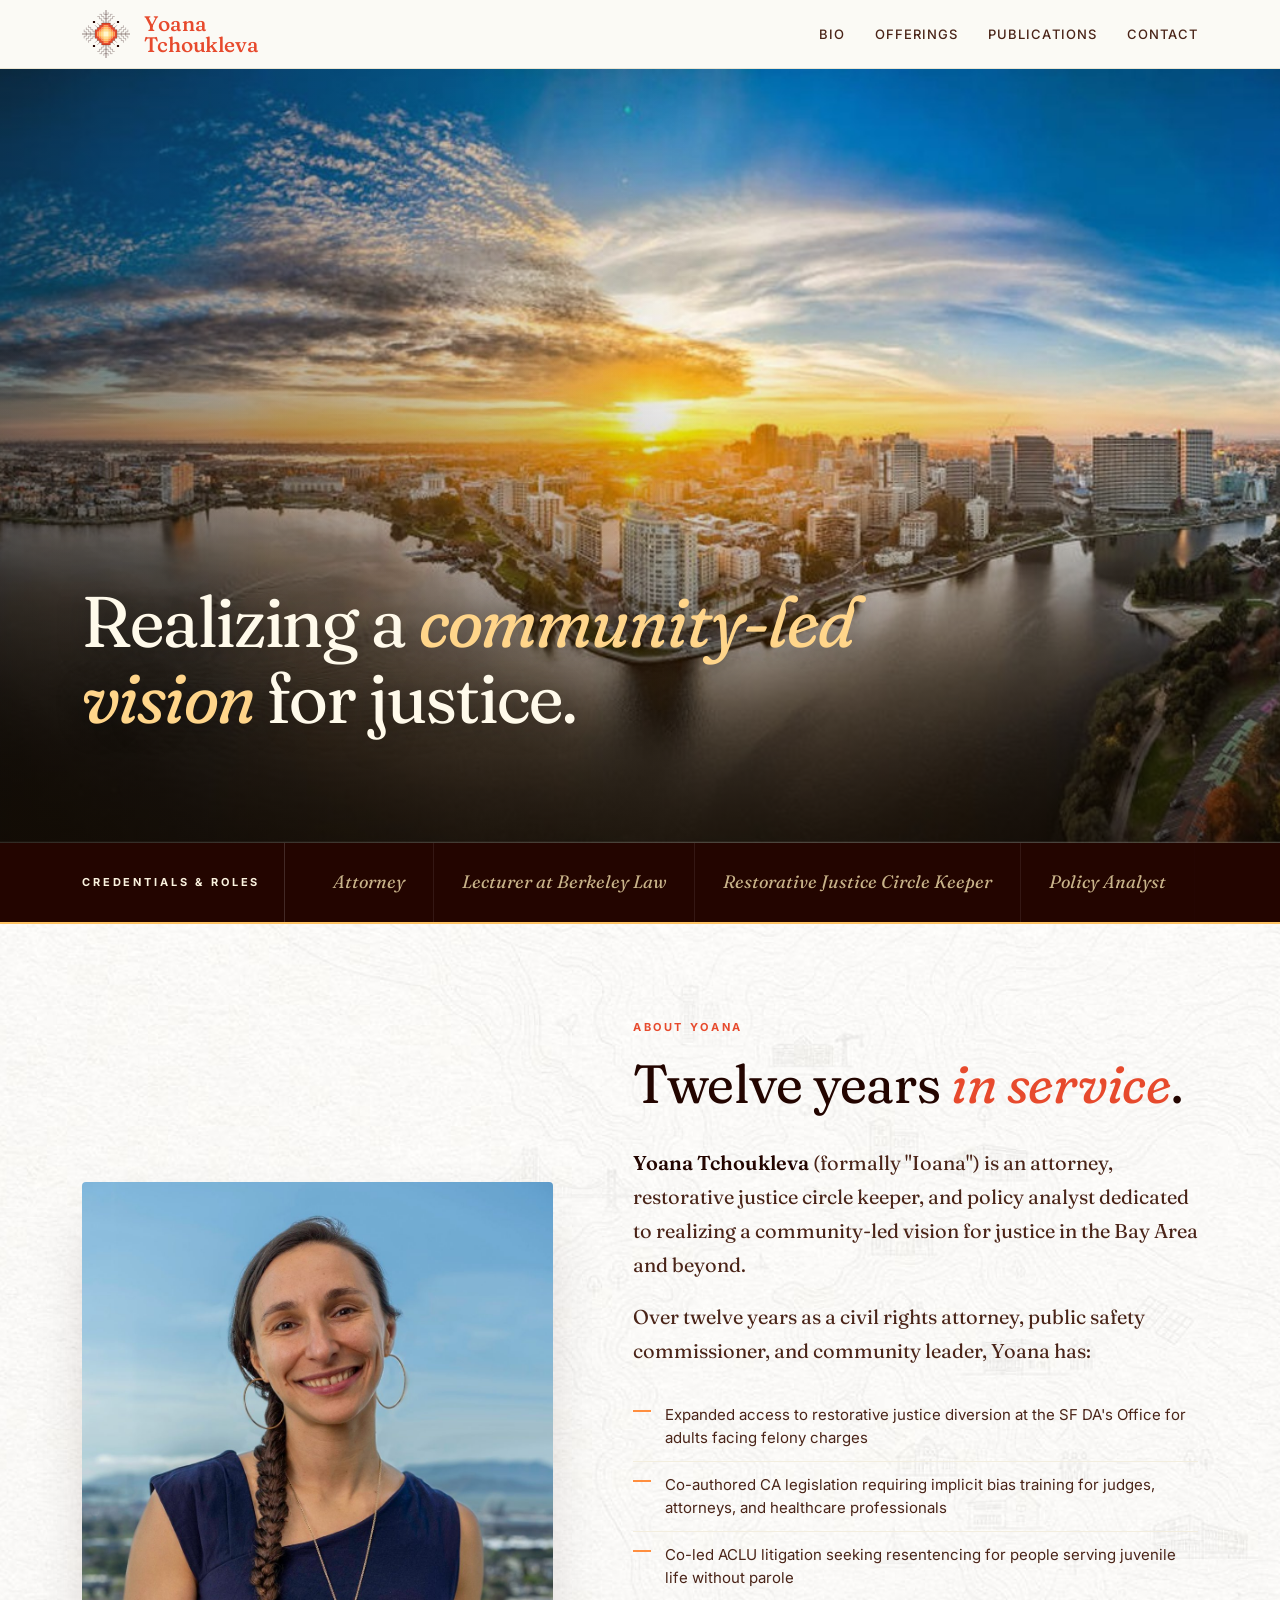
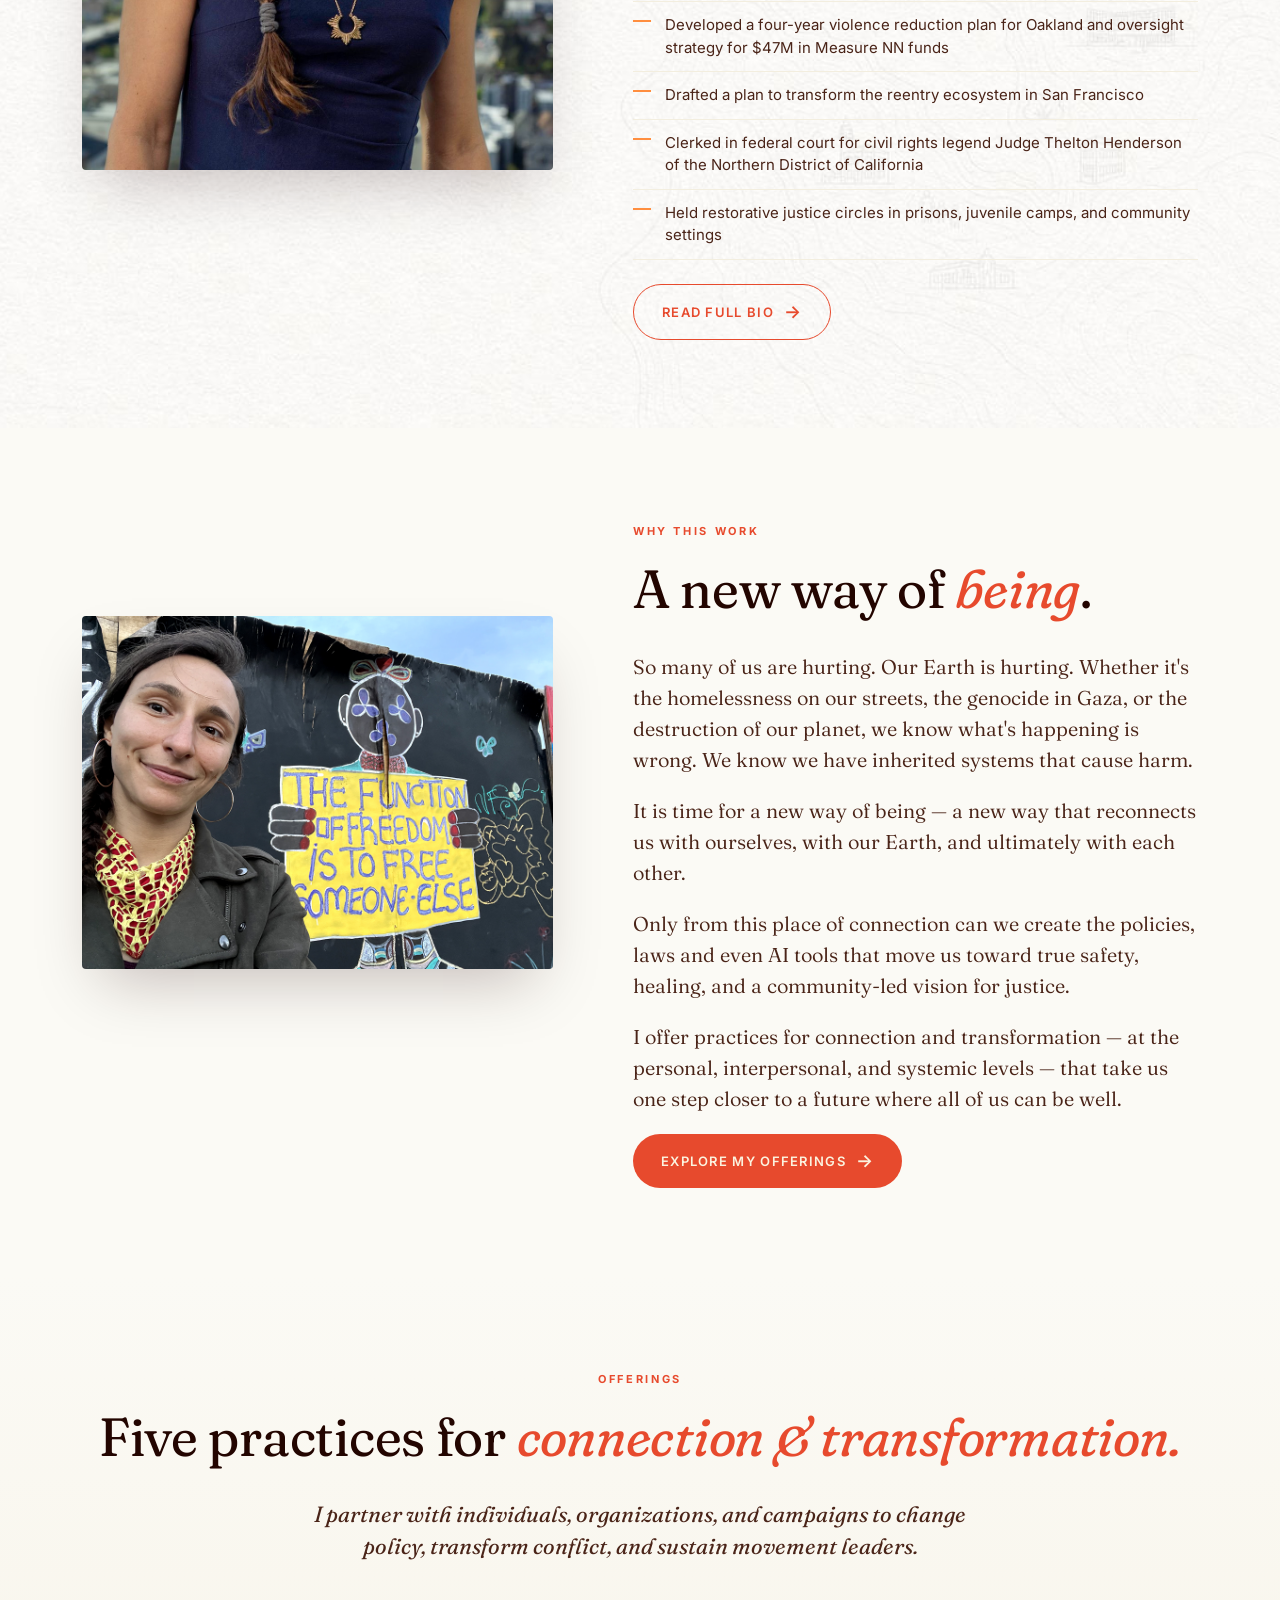
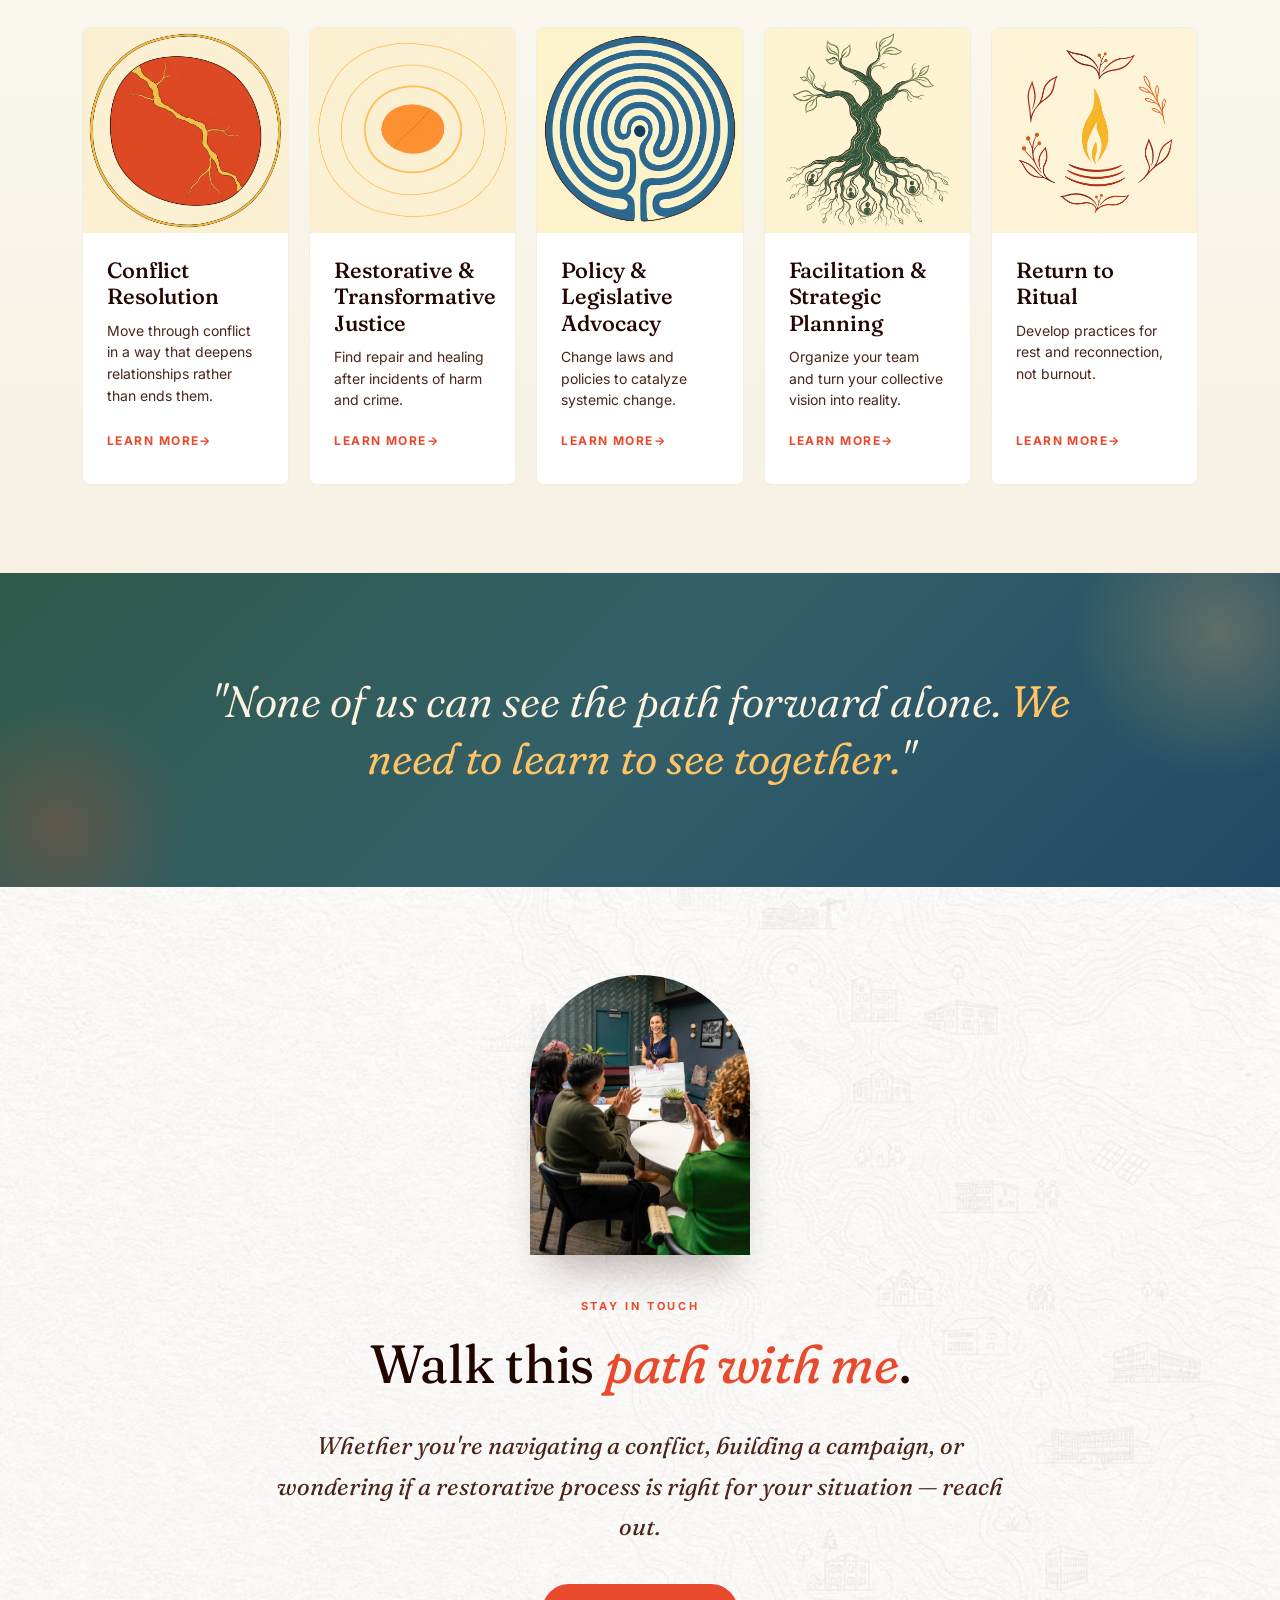
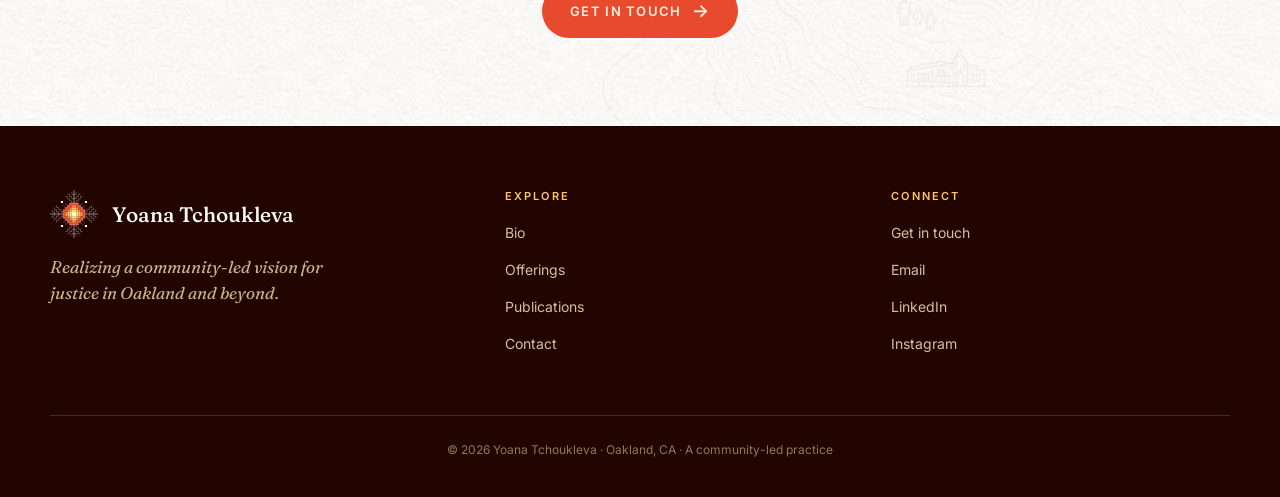
==== commit 3a853118: "Home page: swap bio/contact photos, enlarge credentials strip, add clerkship bullet Co-Authored-By: " ====
--- a/index.html
+++ b/index.html
@@ -149,7 +149,7 @@
   .bio-portrait {
     aspect-ratio: 4/5;
     border-radius: 4px;
-    background: url('assets/yoana-facilitating-visioning.jpg') center/cover no-repeat;
+    background: url('assets/yoana-portrait-skyline.jpg') center 20%/cover no-repeat;
     box-shadow: 0 30px 60px -20px rgba(35,5,0,0.25);
     position: relative;
     overflow: hidden;
@@ -303,7 +303,7 @@
   .path-portrait {
     width: 220px;
     height: 280px;
-    background: url('assets/yoana-portrait-skyline.jpg') center 20%/cover no-repeat;
+    background: url('assets/yoana-facilitating-visioning.jpg') center/cover no-repeat;
     border-radius: 110px 110px 0 0;
     margin: 0 auto 36px;
     box-shadow: 0 28px 44px -18px rgba(35,5,0,0.32);
@@ -362,9 +362,9 @@
     padding: 0 32px;
   }
   .cs-label {
-    font-size: 9px; letter-spacing: 0.26em; text-transform: uppercase;
+    font-size: 11px; letter-spacing: 0.26em; text-transform: uppercase;
     color: #fbf3df; font-weight: 700;
-    padding: 14px 20px 14px 0;
+    padding: 24px 24px 24px 0;
     margin-right: 20px;
     border-right: 1px solid rgba(255,255,255,0.15);
     flex-shrink: 0;
@@ -389,11 +389,11 @@
     to   { transform: translateX(-50%); }
   }
   .cs-track > span {
-    font-size: 12px;
+    font-size: 18px;
     font-family: 'Fraunces', serif;
     font-style: italic;
     color: #c8b389;
-    padding: 14px 20px;
+    padding: 24px 28px;
     border-right: 1px solid rgba(255,255,255,0.08);
     white-space: nowrap;
     flex-shrink: 0;
@@ -462,7 +462,7 @@
 <section class="bio" id="bio">
   <div class="container">
     <div class="bio-grid">
-      <div class="bio-portrait" aria-label="Photo of Yoana Tchoukleva facilitating"></div>
+      <div class="bio-portrait" aria-label="Portrait of Yoana Tchoukleva"></div>
       <div class="bio-text">
         <div class="section-eyebrow">About Yoana</div>
         <h2 class="section-title">Twelve years <em>in service</em>.</h2>
@@ -474,6 +474,7 @@
           <li>Co-led ACLU litigation seeking resentencing for people serving juvenile life without parole</li>
           <li>Developed a four-year violence reduction plan for Oakland and oversight strategy for $47M in Measure NN funds</li>
           <li>Drafted a plan to transform the reentry ecosystem in San Francisco</li>
+          <li>Clerked in federal court for civil rights legend Judge Thelton Henderson of the Northern District of California</li>
           <li>Held restorative justice circles in prisons, juvenile camps, and community settings</li>
         </ul>
         <a href="bio.html" class="btn btn-outline">Read full bio <span class="btn-arrow">→</span></a>
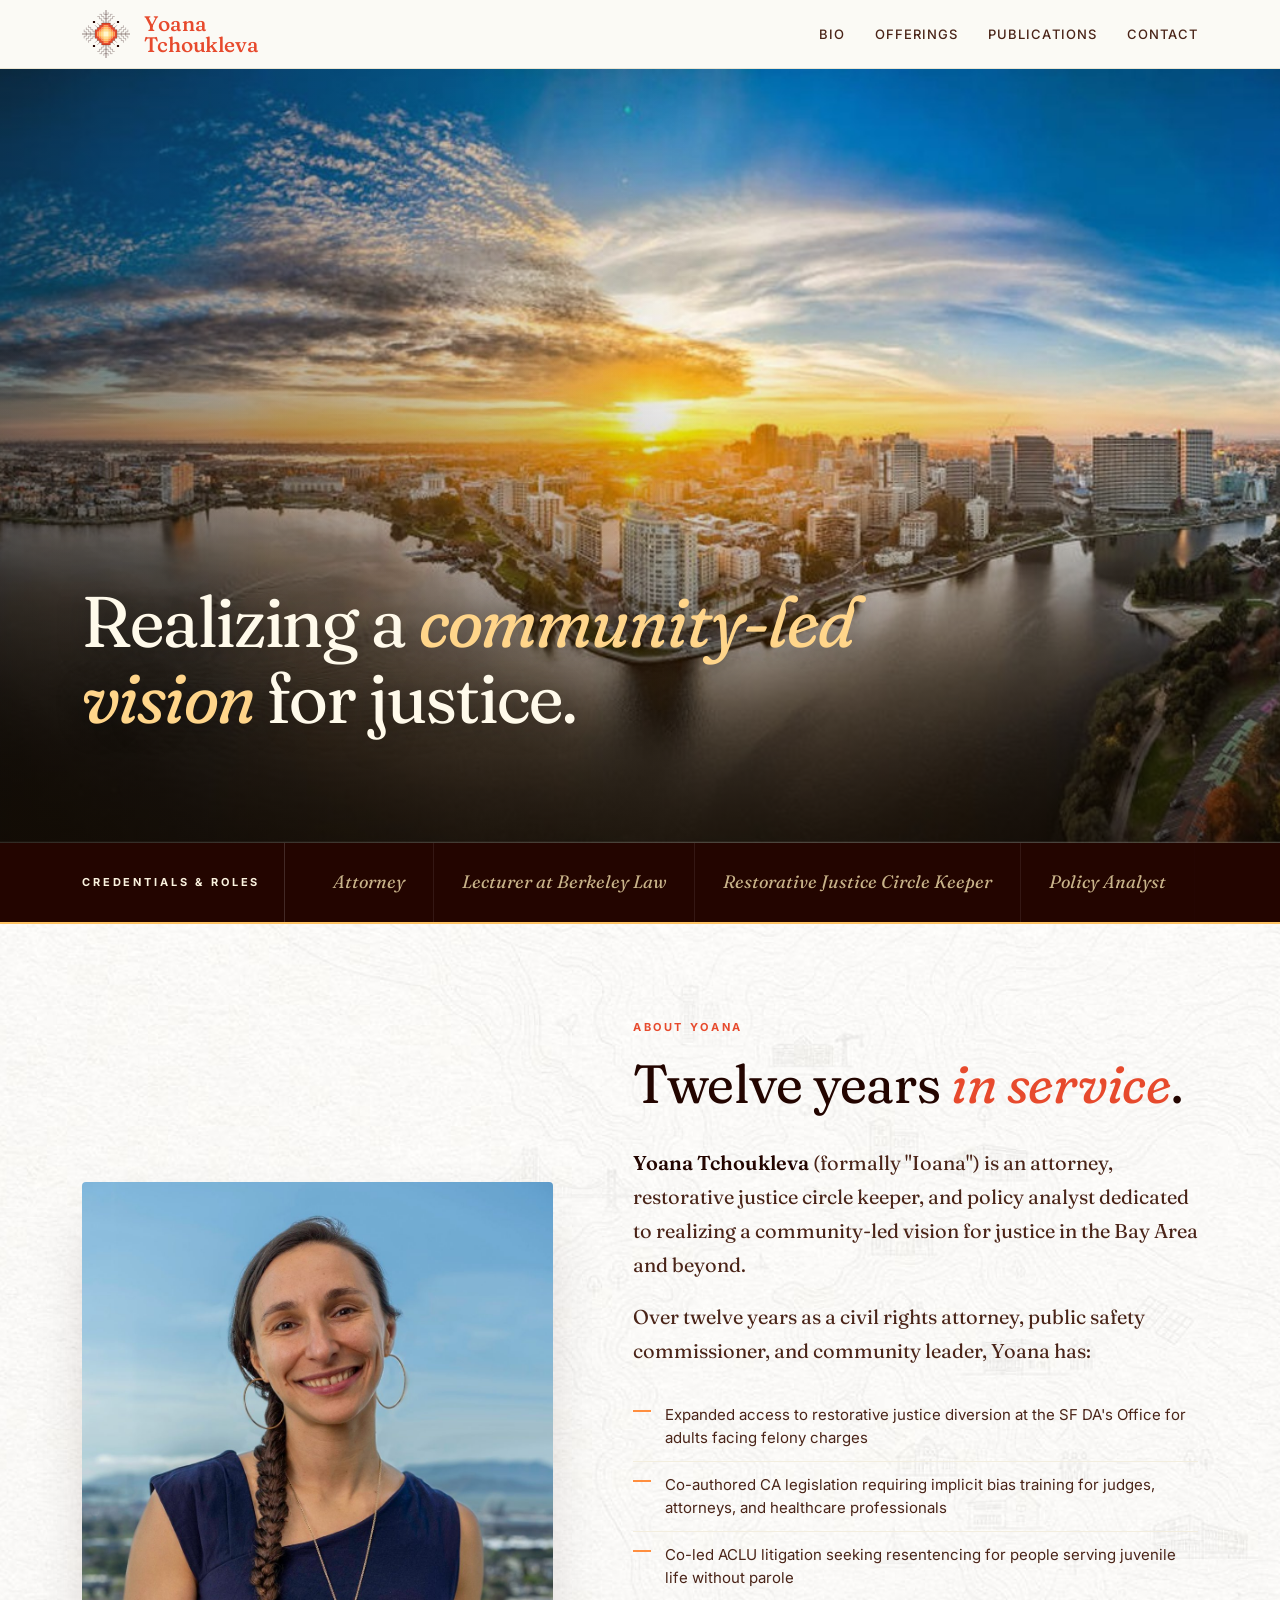
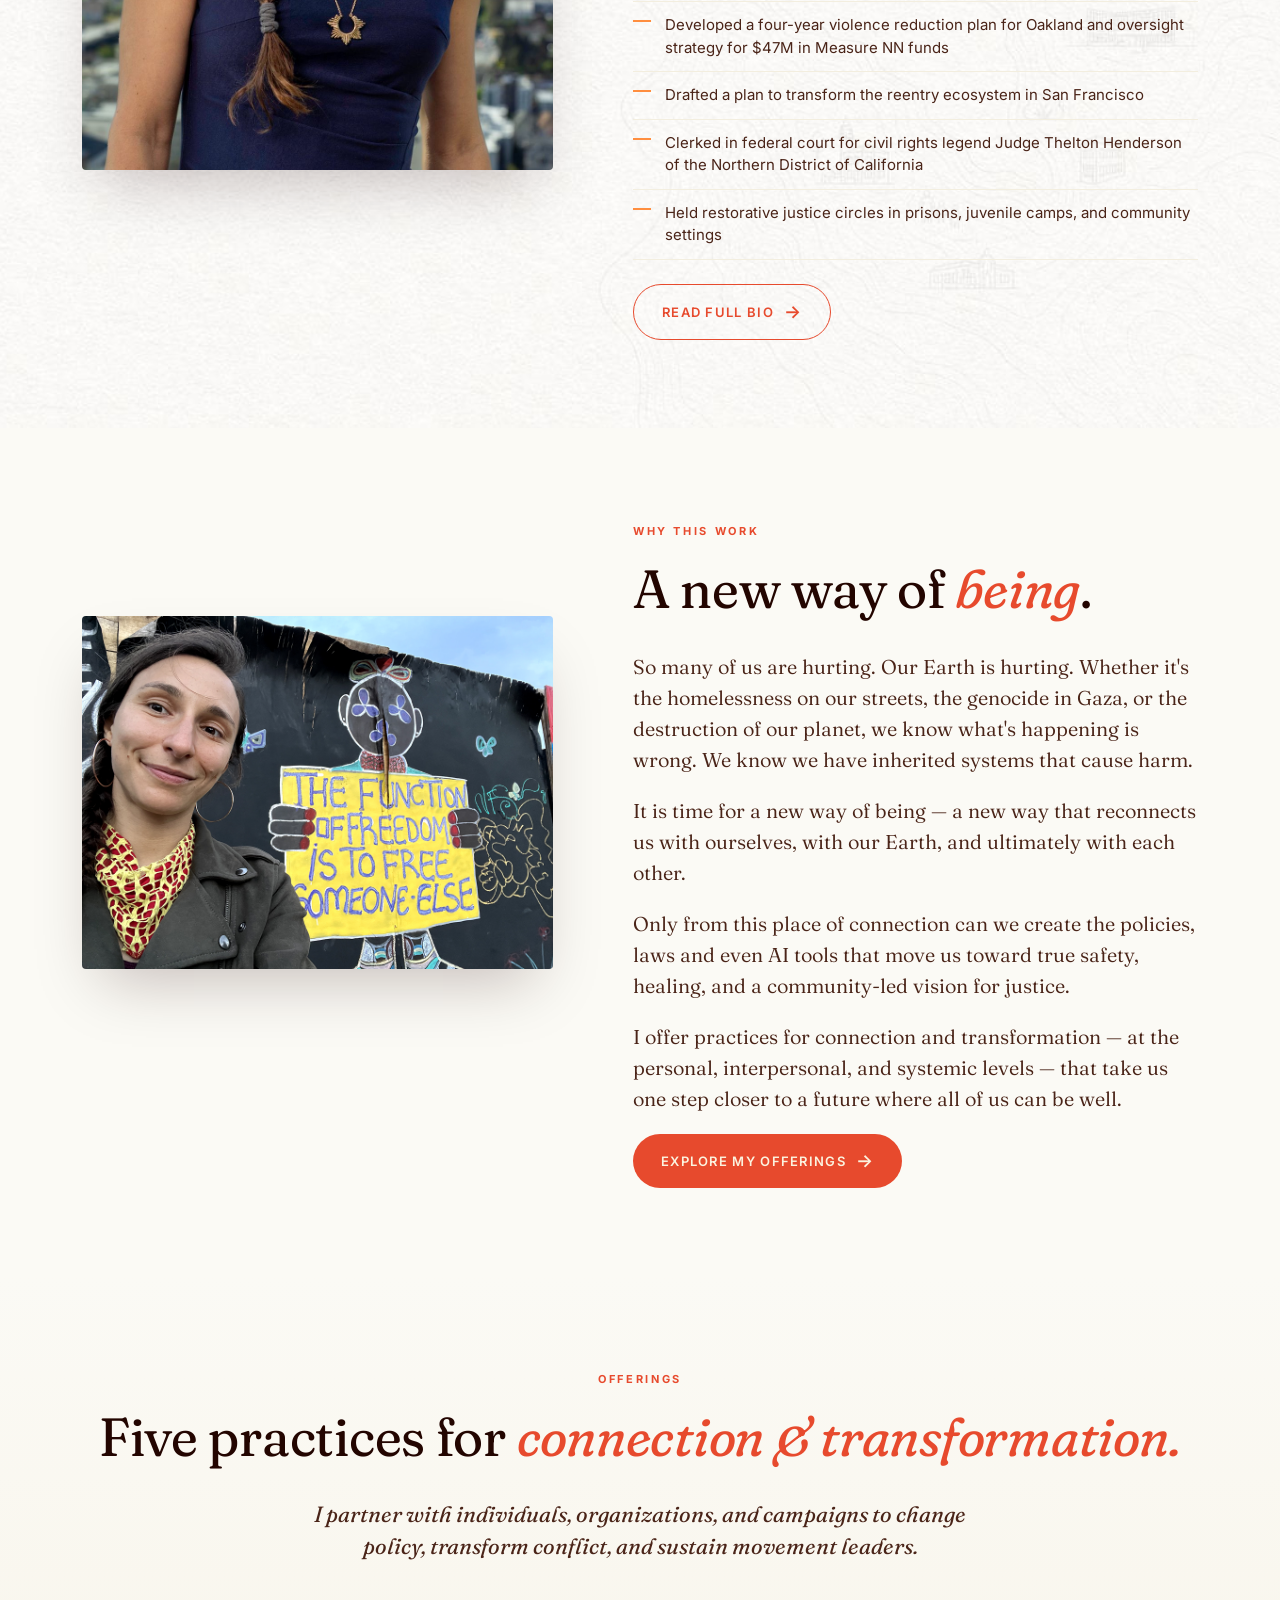
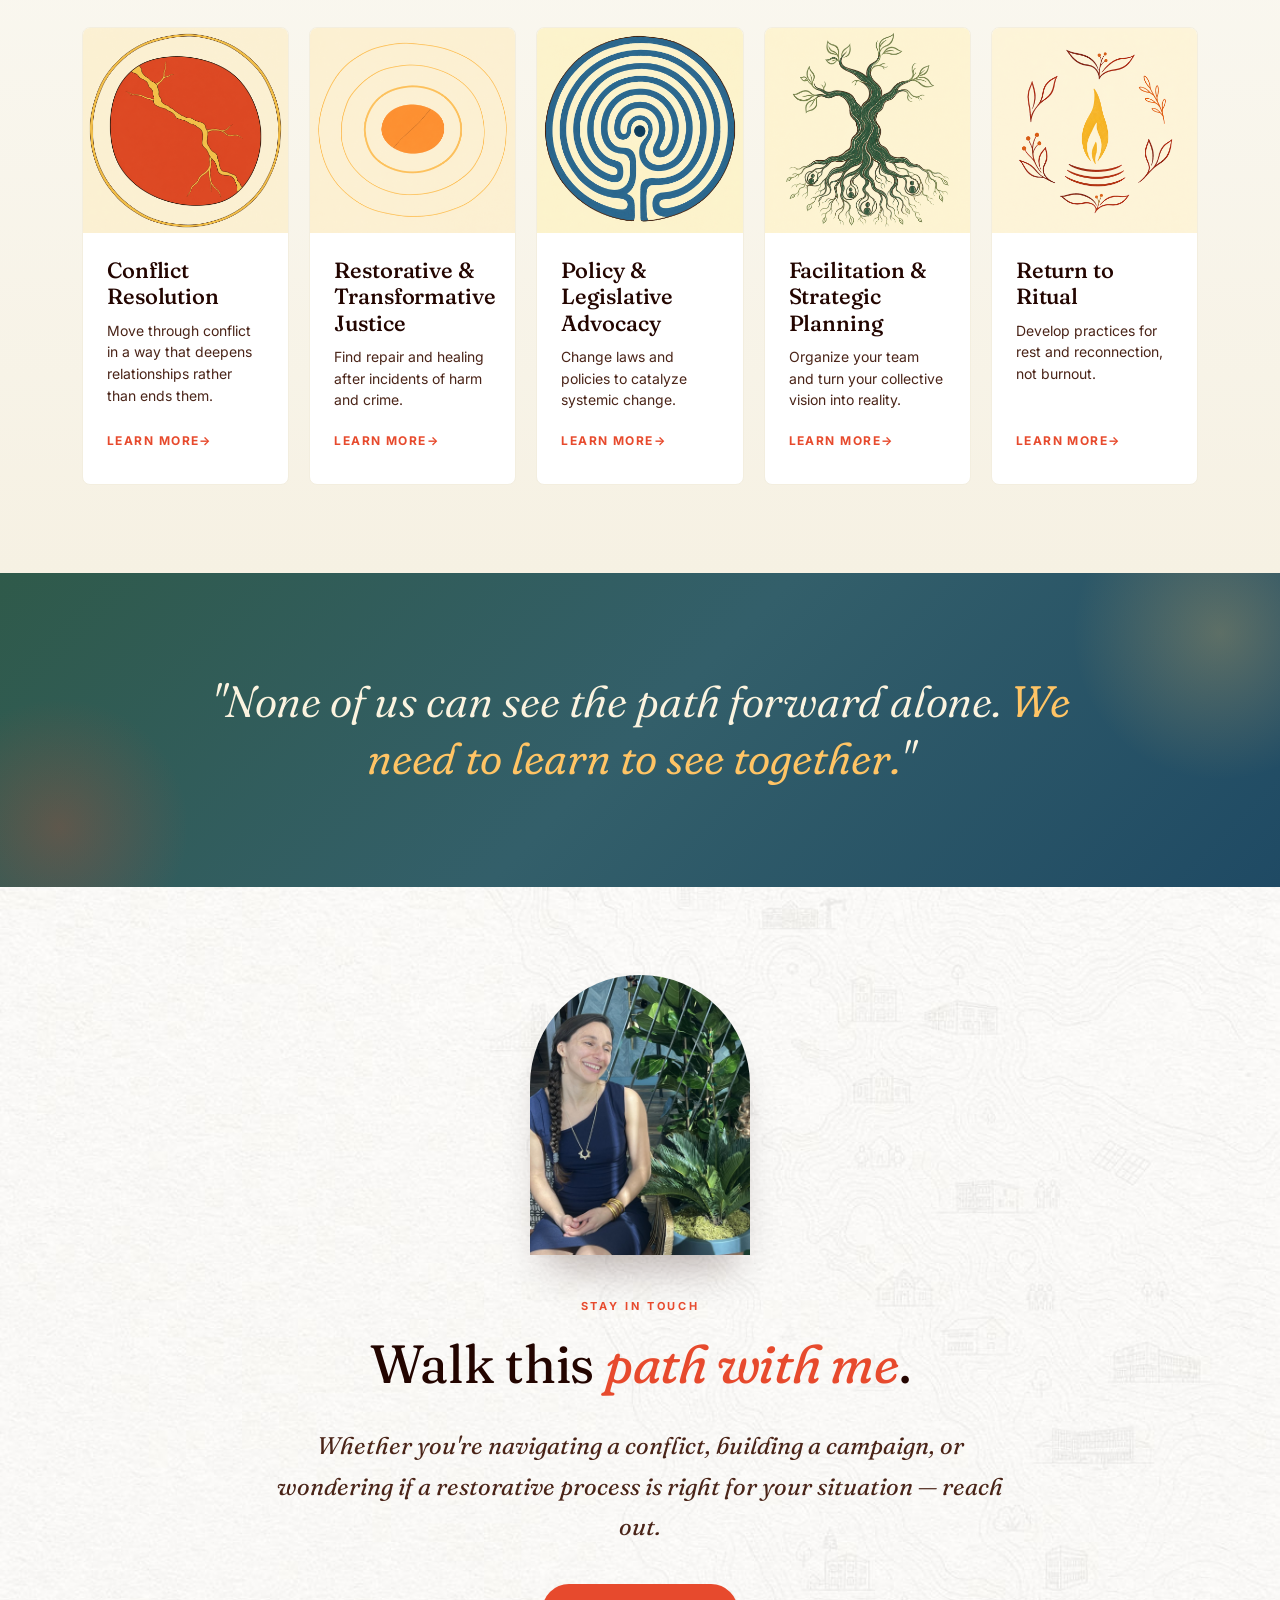
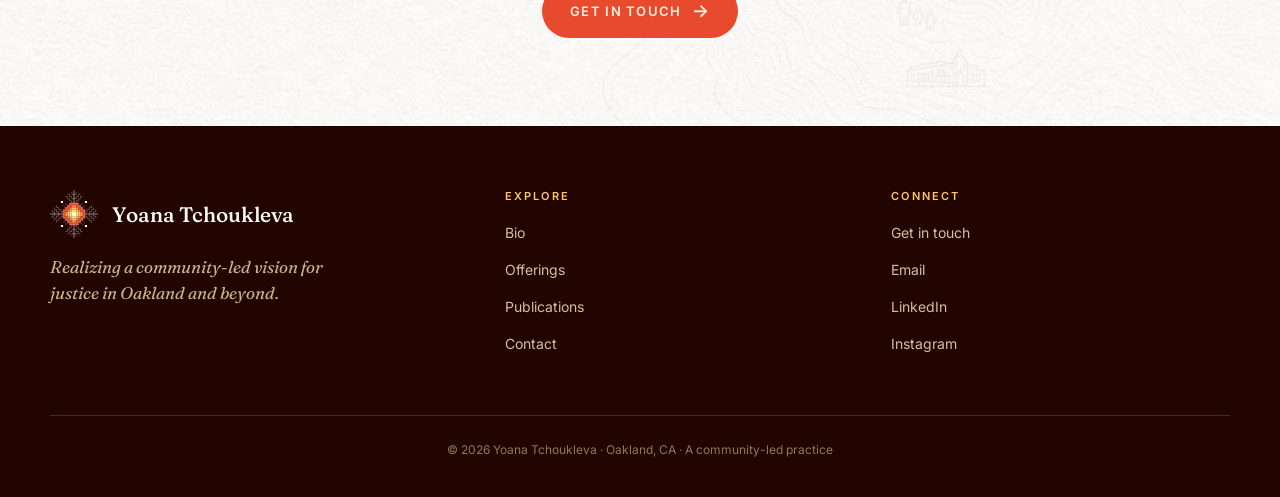
==== commit 85b6ba8e: "Offerings: use facilitating photo for Facilitation section; home: new conversation photo above Stay " ====
--- a/index.html
+++ b/index.html
@@ -303,7 +303,7 @@
   .path-portrait {
     width: 220px;
     height: 280px;
-    background: url('assets/yoana-facilitating-visioning.jpg') center/cover no-repeat;
+    background: url('assets/yoana-conversation.jpg') 28% 30%/cover no-repeat;
     border-radius: 110px 110px 0 0;
     margin: 0 auto 36px;
     box-shadow: 0 28px 44px -18px rgba(35,5,0,0.32);
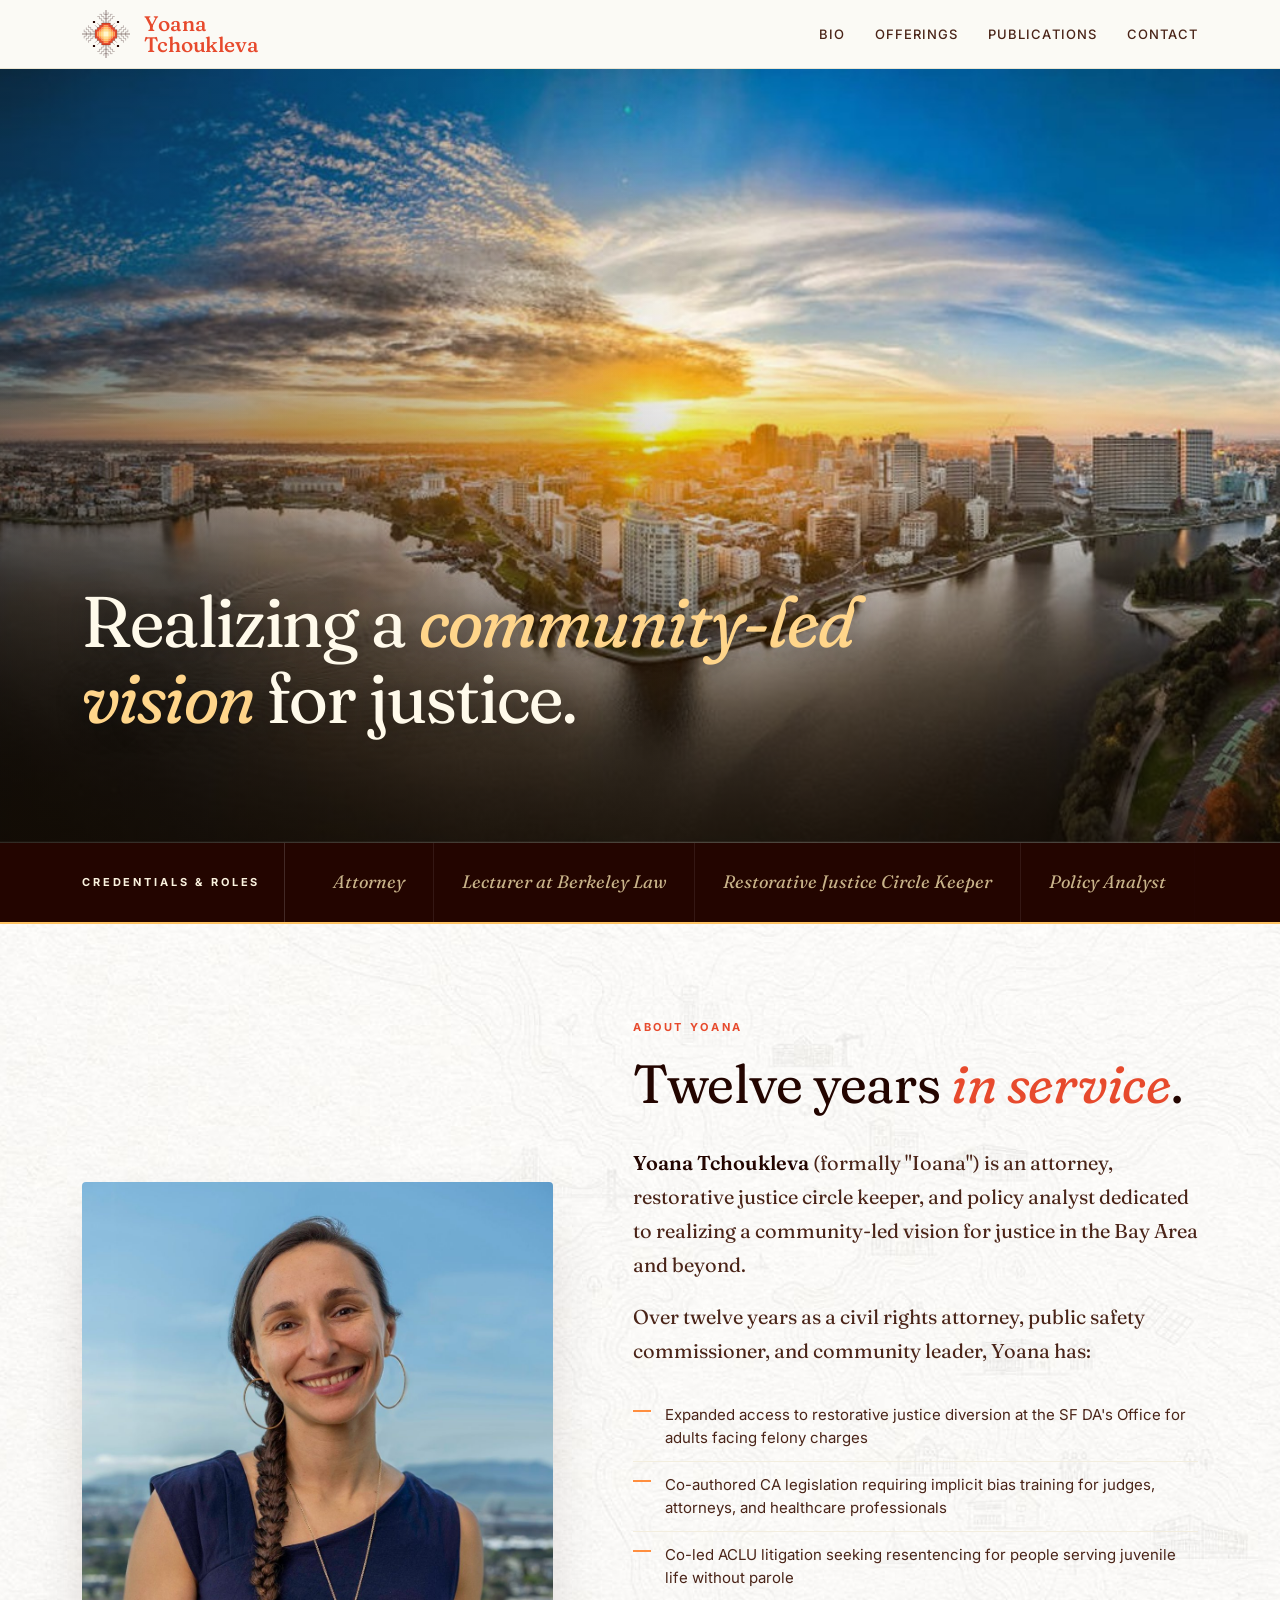
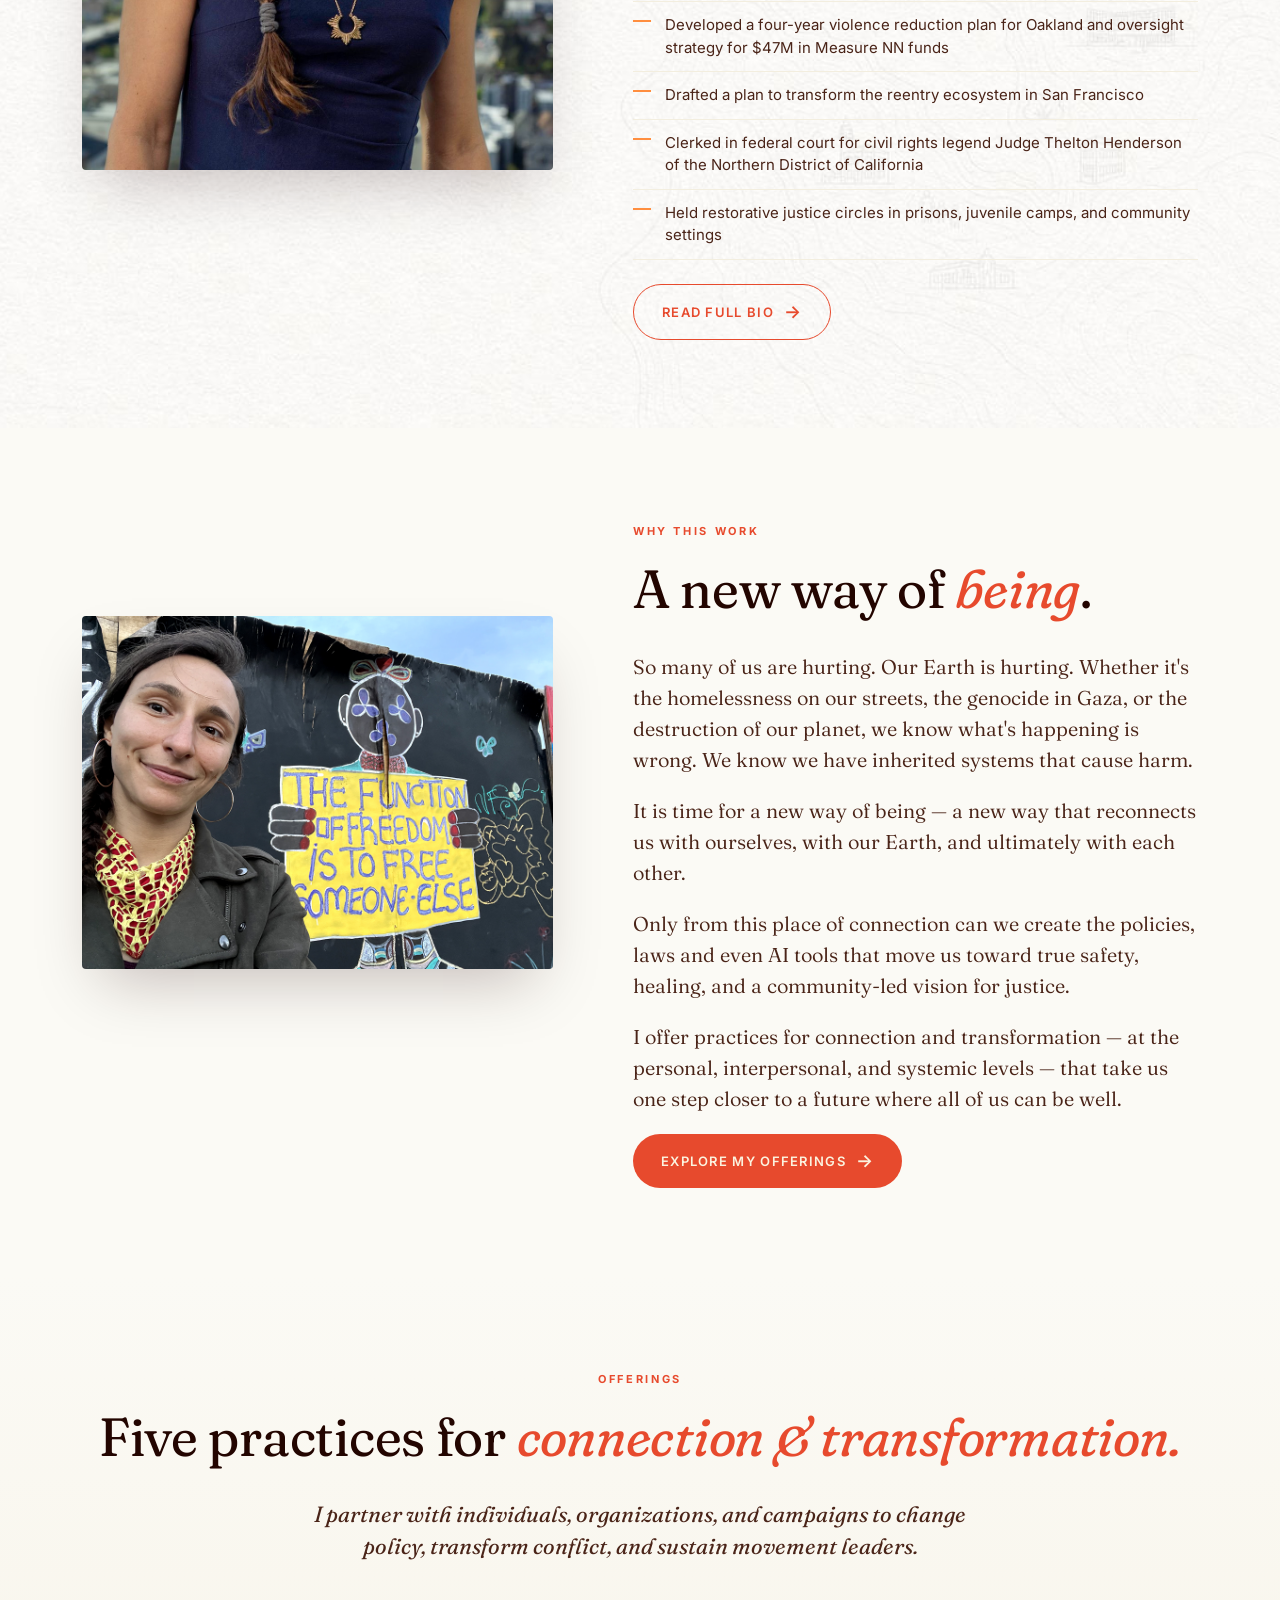
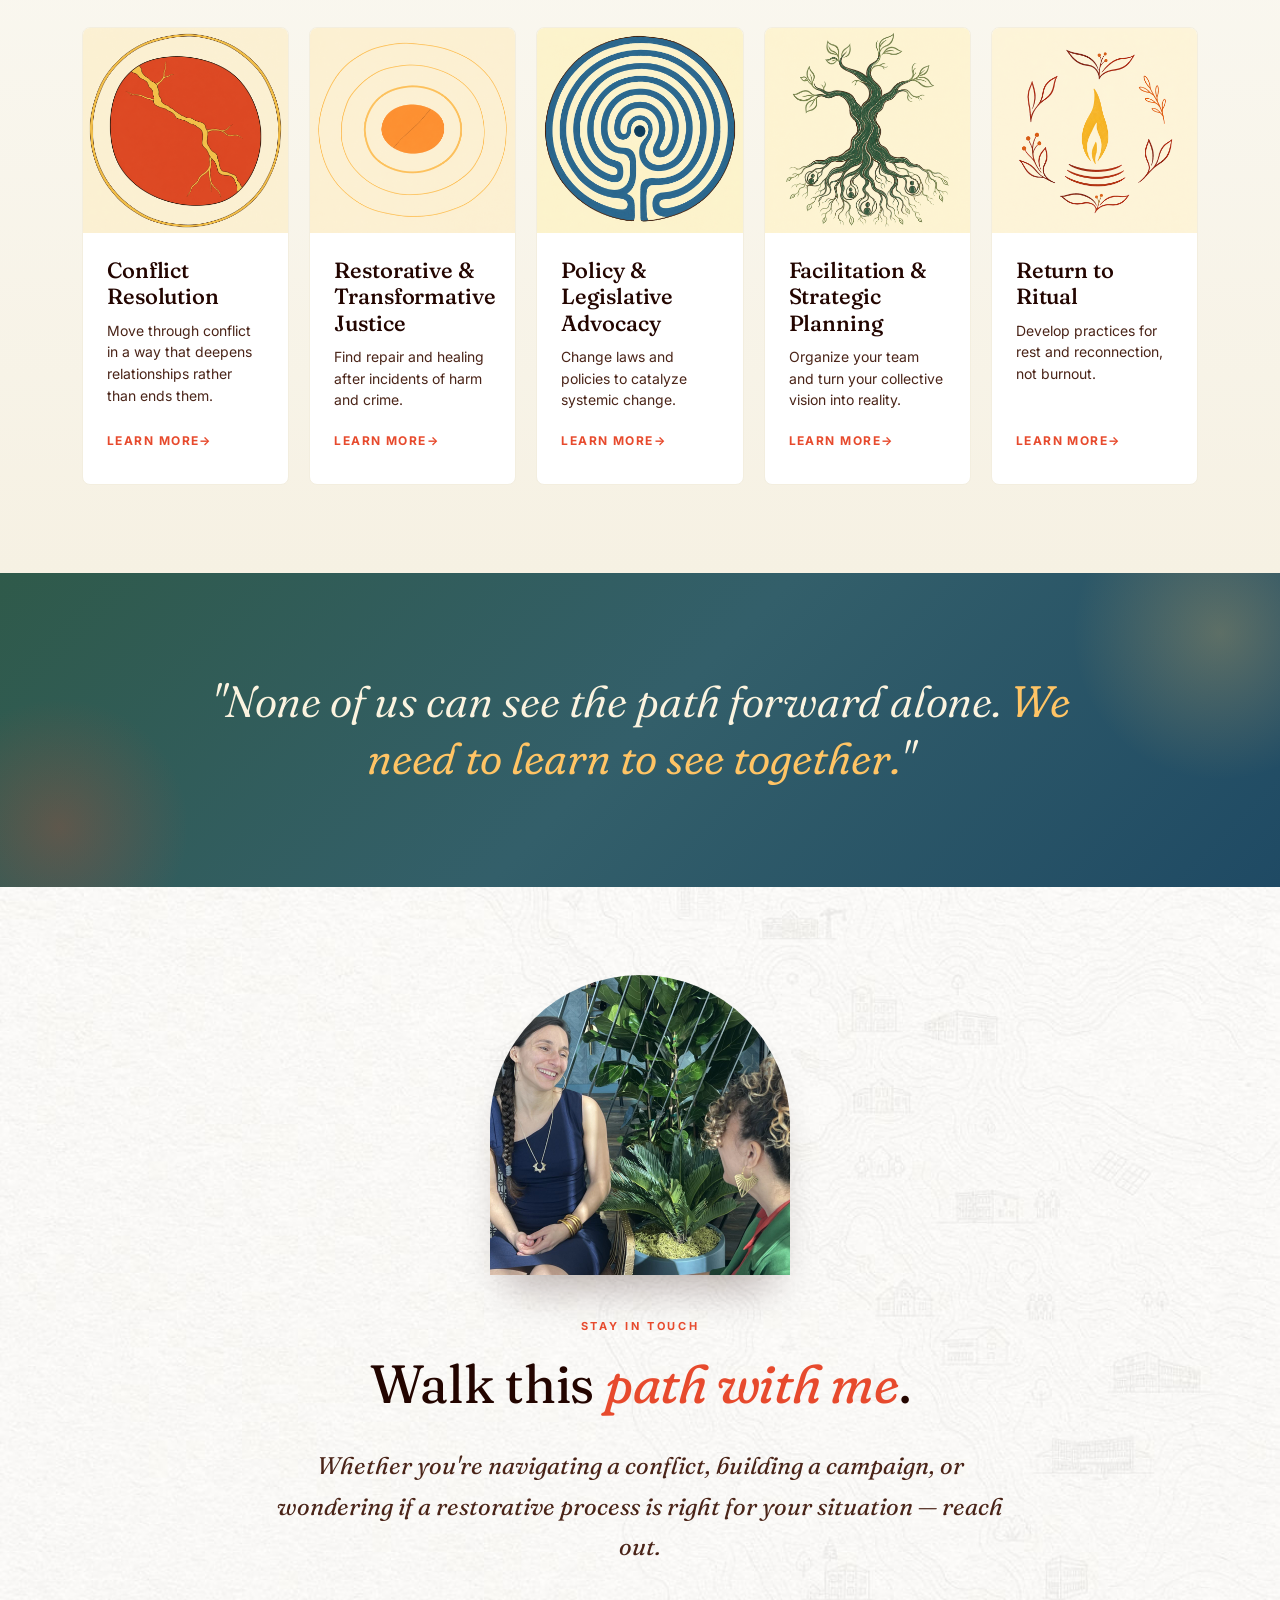
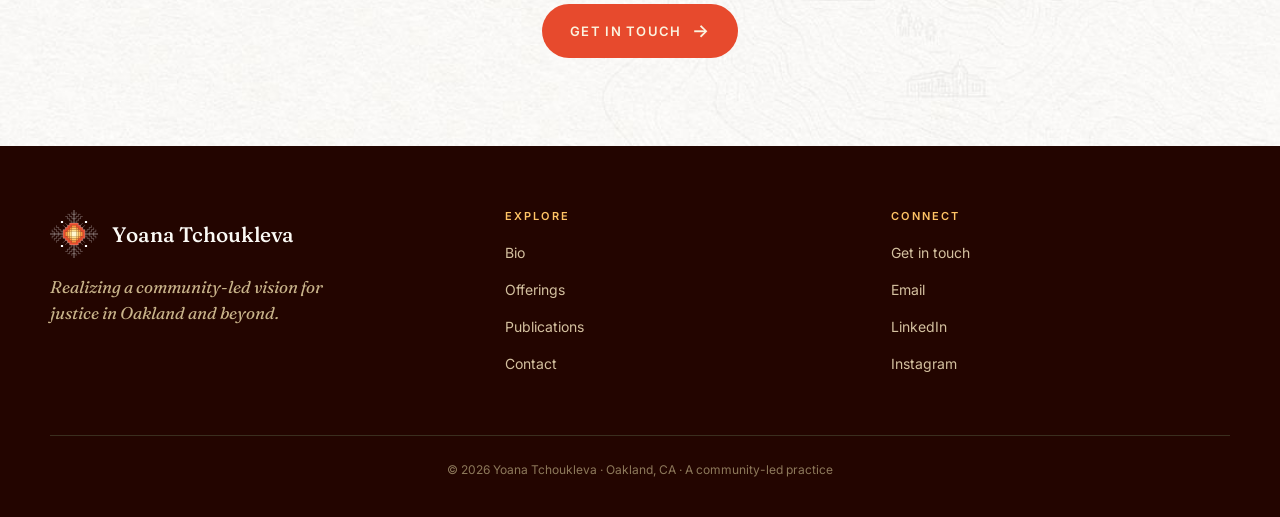
==== commit baab47cc: "Adjust crops: show participants on Offerings facilitation photo; widen home arch to show conversatio" ====
--- a/index.html
+++ b/index.html
@@ -301,10 +301,11 @@
     text-align: center;
   }
   .path-portrait {
-    width: 220px;
-    height: 280px;
-    background: url('assets/yoana-conversation.jpg') 28% 30%/cover no-repeat;
-    border-radius: 110px 110px 0 0;
+    width: 300px;
+    max-width: 100%;
+    height: 300px;
+    background: url('assets/yoana-conversation.jpg') 55% 35%/cover no-repeat;
+    border-radius: 150px 150px 0 0;
     margin: 0 auto 36px;
     box-shadow: 0 28px 44px -18px rgba(35,5,0,0.32);
   }
